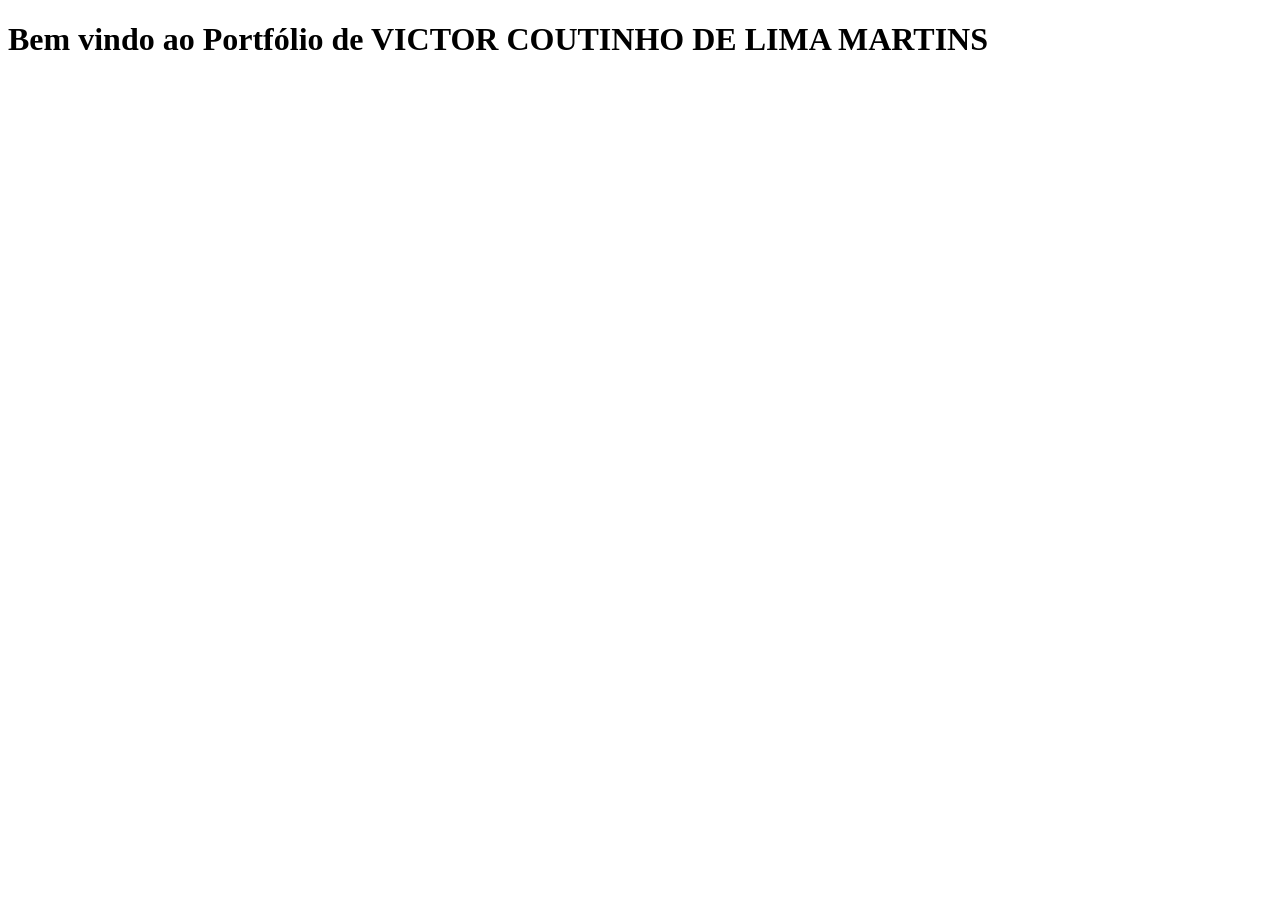
==== docs/index.html @ 86a1d42d "Criação do arquivo docs/index.html" ====
<!DOCTYPE html>
<html lang="pt-br">
<head>
    <meta charset="UTF-8">
    <title>Portfólio - VICTOR COUTINHO DE LIMA MARTINS</title>
</head>
<body>
    <h1>Bem vindo ao Portfólio de VICTOR COUTINHO DE LIMA MARTINS</h1>
</body>
</html>
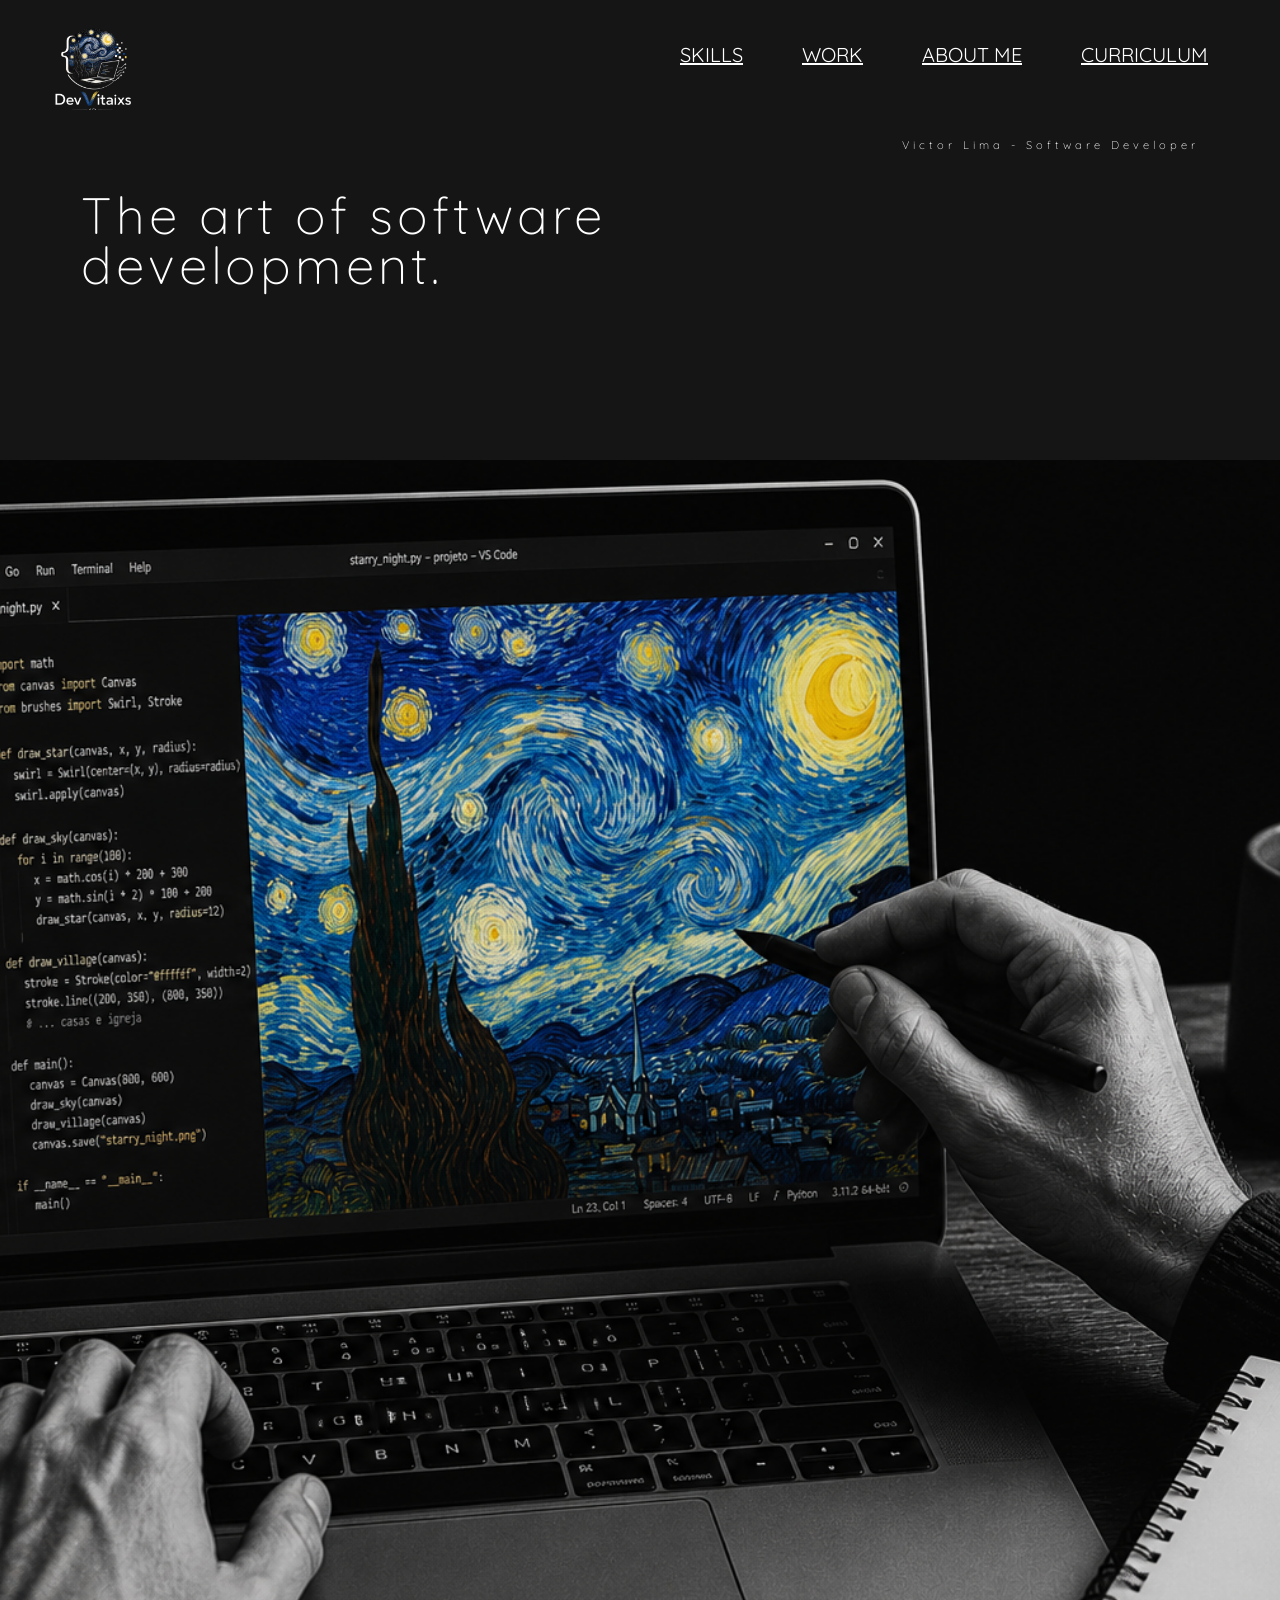
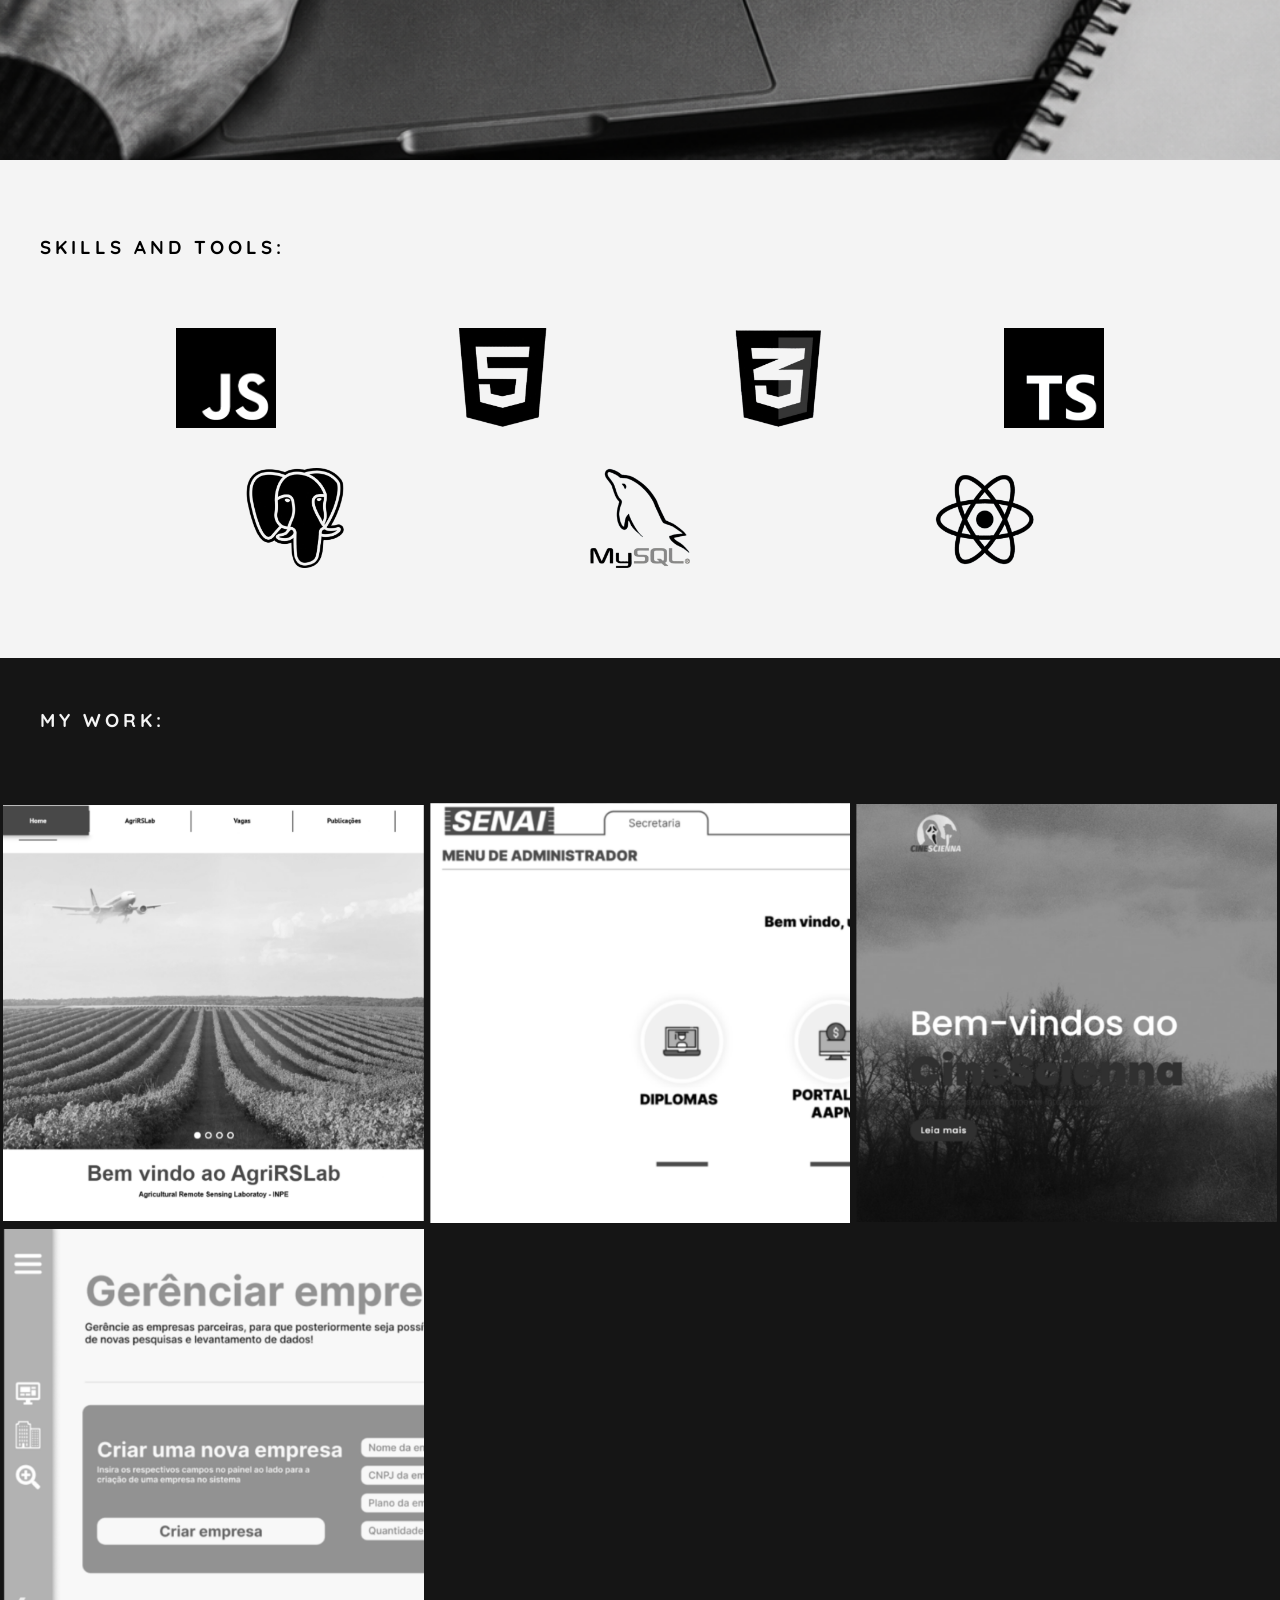
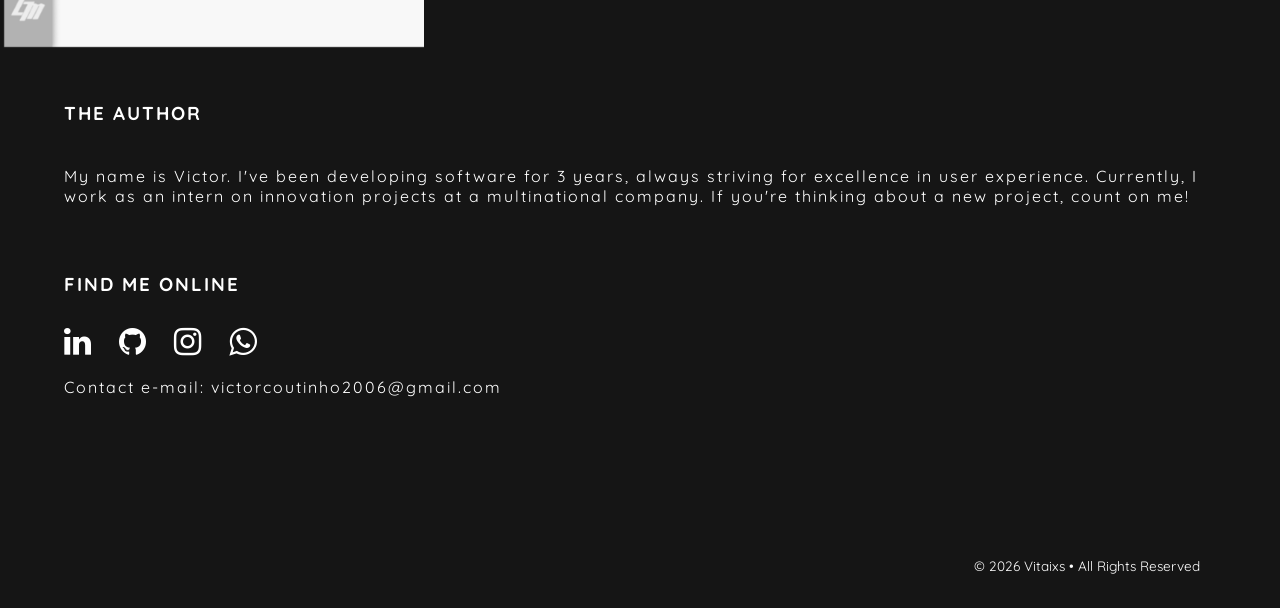
==== commit 3d5f0be2: "Portifolio v1" ====
--- a/docs/index.html
+++ b/docs/index.html
@@ -1,11 +1,125 @@
-
 <!DOCTYPE html>
-<html lang="pt-br">
+<html lang="pt-BR">
 <head>
     <meta charset="UTF-8">
-    <title>Portfólio - VICTOR COUTINHO DE LIMA MARTINS</title>
+    <meta name="viewport" content="width=device-width, initial-scale=1.0">
+    <title>Portífolio Victor</title>
+    <link rel="stylesheet" href="style.css">
+    <link rel="icon" type="image/png" href="assets/Logo.png">
 </head>
 <body>
-    <h1>Bem vindo ao Portfólio de VICTOR COUTINHO DE LIMA MARTINS</h1>
+
+<body>
+  
+  <header>
+      <nav>
+    <div class="logo-box">
+      <h1 class="logo">
+        <a class="a-logo" href="">
+          <img id="menuIcon" src="assets/Logo.png">
+        </a>
+      </h1>
+    </div>
+    <ul class="ul-0">
+      <li class="li-0"><a class="a-0" href="#container-2">skills</a></li>
+      <li class="li-0"><a class="a-0" href="#container-3">work</a></li>
+      <li class="li-0"><a class="a-0" href="#container-4">about me</a></li>
+      <li class="li-0"><a class="a-0" href="assets/CV-Victor.pdf" target="_blank">curriculum</a></li>
+   </ul>
+  </nav>
+    </header>
+  
+  <div class="textBox">
+    <div>
+      <p>The art of software development.</p>
+    </div>
+    <div class="profile-pic">
+      <img src="https://media.licdn.com/dms/image/v2/D4D03AQFhsIZyIjInnA/profile-displayphoto-scale_400_400/B4DZzPOp09I4Ag-/0/1773003252608?e=1779321600&v=beta&t=cFTpULRKfH4sZs8hIQMS_PVTYmwAPCfaYiRpSBz3bj0" alt="">
+      <p class="subtitle">Victor Lima - Software Developer</p>
+    </div>
+  </div>
+
+  <div id="container-1" class="container-fluid">
+    <div ></div>
+  </div>
+  
+  <div id="container-2" class="container-fluid">
+    
+    <div class="row header">
+      <div class="col-xs-12 ">
+        <h3>SKILLS AND TOOLS: </h3>
+      </div>
+    </div>
+
+    <div class="row skills-block">
+      <div class="row-skills-icons">
+        <img src="assets/JSLogo.png" alt="">
+        <img src="assets/htmlLogo.png" alt="">
+        <img src="assets/csslogo.png" alt="">
+        <img src="assets/TSLogo.png" alt="">
+      </div>
+
+      <div class="row-skills-icons">
+        <img src="assets/postgresqlLogo.png" alt="">
+        <img src="assets/mysqllogo.png" alt="">
+        <img src="assets/ReactLogo.png" alt="">
+      </div>
+    </div>
+    
+  </div>
+
+  <div id="container-3">
+    <h3>MY WORK: </h3>
+  <ul id="grid">
+    <li>
+        <a class="gridCell" href="https://github.com/NightHawksDevelopers/ABP-1" target="_blank">
+            <img class="gridImg" src="assets/Projeto1.png">
+            <span class="gridOverlay"></span>
+            <span class="gridText">View Project</span>
+        </a>
+    </li>
+    <li>
+        <a class="gridCell" href="https://github.com/Tao0zz/secretaria-senai" target="_blank">
+            <img class="gridImg" src="assets/Projeto2.png">
+            <span class="gridOverlay"></span>
+            <span class="gridText">View Project</span>
+        </a>
+    </li>
+    <li>
+        <a class="gridCell" href="https://github.com/Vitaixs/sprint3" target="_blank">
+            <img class="gridImg" src="assets/Projeto3.png">
+            <span class="gridOverlay"></span>
+            <span class="gridText">View Project</span>
+        </a>
+    </li>
+    <li>
+        <a class="gridCell" href="" target="">
+            <img class="gridImg" src="assets/Projeto4.png">
+            <span class="gridOverlay"></span>
+            <span class="gridText">Project delivered!</span>
+        </a>
+    </li>
+
+</ul>
+  </div>
+  
+  <div id="container-4" class="row">
+    <section class="about col-lg-4 col-sm-4 col-xs-12">
+        <h3>THE AUTHOR</h3>
+        <p>My name is Victor. I've been developing software for 3 years, always striving for excellence in user experience. Currently, I work as an intern on innovation projects at a multinational company. If you're thinking about a new project, count on me!</p>
+      </section>
+    <section class="follow col-lg-4 col-sm-4 col-xs-12">
+        <h3>FIND ME ONLINE</h3>
+      <a href="https://www.linkedin.com/in/victorcoutinhodelimamartins/" class="social-icon" target="_blank"> <i class="fa fa-linkedin"></i></a>
+      <a href="https://github.com/Vitaixs" class="social-icon" target="_blank"> <i class="fa fa-github"></i></a>
+      <a href="https://www.instagram.com/vitaixs.png/" class="social-icon" target="_blank"> <i class="fa fa-instagram"></i></a>
+      <a href="https://wa.me/5512981635668" class="social-icon" target="_blank"> <i class="fa fa-whatsapp"></i></a>
+      <p>Contact e-mail: victorcoutinho2006@gmail.com</p>
+      </section>
+    
+</div>
+  
+  <footer><p>© 2026 Vitaixs • All Rights Reserved</p></footer>
+  
 </body>
-</html>
+</html>
--- a/docs/style.css
+++ b/docs/style.css
@@ -0,0 +1,424 @@
+@import url(https://netdna.bootstrapcdn.com/font-awesome/4.6.3/css/font-awesome.css);
+
+@import 'https://fonts.googleapis.com/css?family=Abel|Bungee+Hairline|Cinzel|Poiret+One|Quicksand|Raleway';
+/*
+font-family: 'Poiret One', cursive;
+font-family: 'Quicksand', sans-serif;
+font-family: 'Cinzel', serif;
+font-family: 'Raleway', sans-serif;
+font-family: 'Abel', sans-serif;
+font-family: 'Bungee Hairline', cursive;
+*/
+
+html {
+  scroll-behavior: smooth;
+}
+
+body {
+  font-family: 'Quicksand', sans-serif;
+  background-color: #F4F4F4;
+  max-width: 100%;
+  margin: 0;
+}
+/* Start: menu*/
+header {
+  background: #151515;
+  width: 100%;
+  left: 0;
+}
+
+#menuIcon {
+    width: 100px;
+    height: 100px;
+}
+nav {
+  max-width: 95%;
+  margin: 0 auto;
+  padding: 20px 0;
+  overflow: hidden;
+}
+
+.logo-box {
+  float: left;
+  margin-left: 10px;
+}
+
+.logo {
+  margin: 0;
+  height: 70px;
+  text-align: center;
+}
+
+.ul-0 {
+  margin: 0;
+  margin-right: 25px;
+  padding-left: 0;
+  list-style: none;
+  float: right;
+  height: 70px;
+  line-height: 70px;
+  text-align:center;
+}
+
+.a-logo {
+  text-decoration: none;
+  display: inline-block;
+  position: relative;
+  
+}
+
+.a-0 {
+  color: white;
+  text-transform: uppercase;
+  font-size:125%;
+  padding: 15px;
+}
+
+.a-0:hover {
+    color: #868686;
+    text-decoration: none;
+}
+
+.li-0 {
+  display: inline-block;
+  margin-left: 25px;
+  transition: .5s linear;
+  scroll-behavior: smooth;
+}
+
+.a-0:hover:after{
+  width: 100%;
+}
+@media screen and (max-width:574px) {
+  .logo-box {
+    float: none;
+    margin: 0 auto;
+  }
+  .ul-0 {
+    float: none;
+    margin: 0 25px;
+    }
+ .li-0:first-of-type {margin-left:0}
+}
+
+@media screen and (max-width:493px) {
+nav {
+  overflow: visible
+}
+.ul-0 {
+  height: auto;
+  padding-top: 30px;
+  line-height: 30px;
+}
+.li-0 {
+  display: block;
+  margin: 0;
+}
+}
+
+/* end of menu -> textBox*/
+.textBox {
+  height: 350px;
+  background-color: #151515;
+  display: flex;
+  justify-content: space-evenly;
+}
+
+.profile-pic {
+  padding: 0px 40px 0 40px;
+}
+
+.textBox .profile-pic p{
+  font-size: 70%;
+  line-height: 10px;
+  padding: 10px 0px 0px 0px;
+  text-align: center;
+}
+.profile-pic img{
+  border-radius: 50%;
+  height: 300px;
+}
+
+ .textBox p {
+  letter-spacing: 4px;
+  color: white;
+  padding: 80px 40px 0 40px;
+  font-size: 320%;
+  max-width: 700px;
+  line-height: 50px;
+  font-weight: 100;
+  margin: 0;
+}
+/* end of textBox-> heroBox*/
+
+#container-1 { 
+  height: 1300px;
+  display: block;
+  margin-left: auto;
+  margin-right: auto;  
+  width: 100%;
+  background: url(assets/5b224f0e-d04e-4704-ae53-a40af75836c0.png) no-repeat center center; 
+-webkit-background-size: cover;
+-moz-background-size: cover;
+-o-background-size: cover;
+background-size: cover;
+}
+
+/* end of heroBox -> skillBox*/
+
+.skills-block img{
+  width: 100px;
+  height: 100px;
+  margin-bottom: 40px;
+}
+
+.row-skills-icons{
+  margin: 0;
+  display: flex;
+  justify-content: space-evenly;
+  width: 100%;
+}
+#container-2 { 
+  background: #F4F4F4;
+  margin-bottom: 50px;
+  margin-top: 25px;
+}
+
+#container-2 h3 {
+  letter-spacing: 4px;
+  padding: 50px 40px 50px 40px;
+}
+
+.row-fluid {
+    width: 100%;
+}
+
+.skills-block {
+    text-align: center;
+}
+
+.iconSkill {
+    margin-bottom: 60px;
+}
+
+/* end of skillBox -> workBox*/
+#container-3 {
+  background-color:#151515;
+
+}
+
+#container-3 h3{
+  color:#F4F4F4;
+padding: 50px 40px 50px 40px;
+  letter-spacing: 4px;
+}
+
+#grid {
+    max-width:100%;
+    margin:0 auto;
+    padding:0;
+    font-size:0;
+    list-style:none;
+    background-color:#151515;
+  
+}
+#grid li {
+    display: inline-block;
+    width:25%;
+    vertical-align:middle;
+    box-sizing:border-box;
+    margin:0;
+    padding:0;
+}
+        
+.gridCell {
+  border:3px solid #151515;
+    display:block;
+    position: relative;
+    overflow:hidden;
+}
+        
+.gridImg {
+    display:block;
+    width: 100%;
+    height: auto;
+    border:none;
+    transform:scale(1);
+    transition:all 0.8s;
+    -webkit-filter: grayscale(100%); /* Chrome, Safari, Opera */
+    filter: grayscale(100%);
+  
+    
+}
+
+#grid li:hover .gridImg {
+    transform:scale(1.05);
+      -webkit-filter: grayscale(0%); /* Chrome, Safari, Opera */
+    filter: grayscale(0%);
+  
+}
+        
+/* If have the overlay layer */
+.gridOverlay {
+    position: absolute;
+    display:block;
+    top: 0;
+    left: 0;
+    bottom: 0;
+    right: 0;
+    margin: auto;
+    background: #F4F4F4 
+    background-size:50px 50px;
+    opacity:0;
+    transition:all 0.6s;
+  
+}
+#grid li:hover .gridOverlay {
+    opacity:0.2;
+  
+}
+
+.gridText {
+    display:block;
+    box-sizing:border-box;
+    position:absolute;
+    margin: auto auto auto -4.1em;
+    left: 50%;
+    padding: 15px;
+    text-align:center;
+    background-color: #151515;
+  border-radius: .2em;
+  
+    font-size:18px;
+    top:50%;
+    color:white;
+    opacity:0;
+    transform:translateY(30px);
+    transition:all .4s;
+}
+#grid li:hover .gridText {
+    transform:translateY(0px);
+    opacity:0.9;
+}
+
+@media (max-width: 9000px) {
+    #grid li {
+        width:33.33%;
+    }
+}
+@media (max-width: 800px) {
+    .textBox {
+        flex-direction: column;
+        align-items: center;
+        height: 600px;
+    }
+}
+@media (max-width: 700px) {
+    #grid li {
+        width:50%;
+    }
+
+    .row-skills-icons{
+      flex-direction: column;
+      align-items: center;
+    }
+
+    .skills-block{
+      display: flex;
+    }
+}
+
+@media (max-width: 550px) {
+    #grid li {
+        width:100%;
+    }
+
+    .skills-block{
+      display: block;
+    }
+
+    .profile-pic{
+      justify-content: center;
+    }
+    .profile-pic img{
+      width: 80%;
+      height: auto;
+      padding: 0 10% 0 10%;
+    }
+
+    .textBox .profile-pic p{
+      text-align: center;
+    }
+}
+
+/* end of workBox -> aboutBox*/
+
+#container-4 {
+  width: 90%;  
+  padding-left: 5%;
+  padding-right: 5%;
+  margin: 0;
+  padding-bottom: 100px;
+  background: #151515;
+  color: white;
+  
+}
+
+.about {
+  display: block;
+  letter-spacing: 2px;
+  
+}
+
+
+.follow {
+  display: block;
+  letter-spacing: 2px;
+}
+
+.about h3, .follow h3 {
+  padding: 50px 0 25px 0;
+  margin: 0;  
+}
+
+.social-icon {
+
+  font-size: 200%;
+  padding: 0 20px 0 0;
+}
+
+.social-icon i {
+  color: white;
+}
+
+.buttonSend {
+    background-color: #F4F4F4;
+    border: none;
+    border-radius: .2em;
+    color: black;
+    padding: 8px 24px;
+    text-align: center;
+    text-decoration: none;
+    display: inline-block;
+    font-size: 16px;
+    margin: 4px 2px;
+    cursor: pointer;
+  font-weight: bold;
+}
+
+.buttonSend:hover {
+    background-color: #919191;
+  color: #D7D7D7;
+}
+/*end of aboutBox --> footer*/
+
+footer { 
+    padding: 30px 80px 20px 0;
+    display: block;
+    background:#151515; 
+    color: white;
+    font-size: 85%;
+    text-align: end;
+}
+
+/*end of footer*/
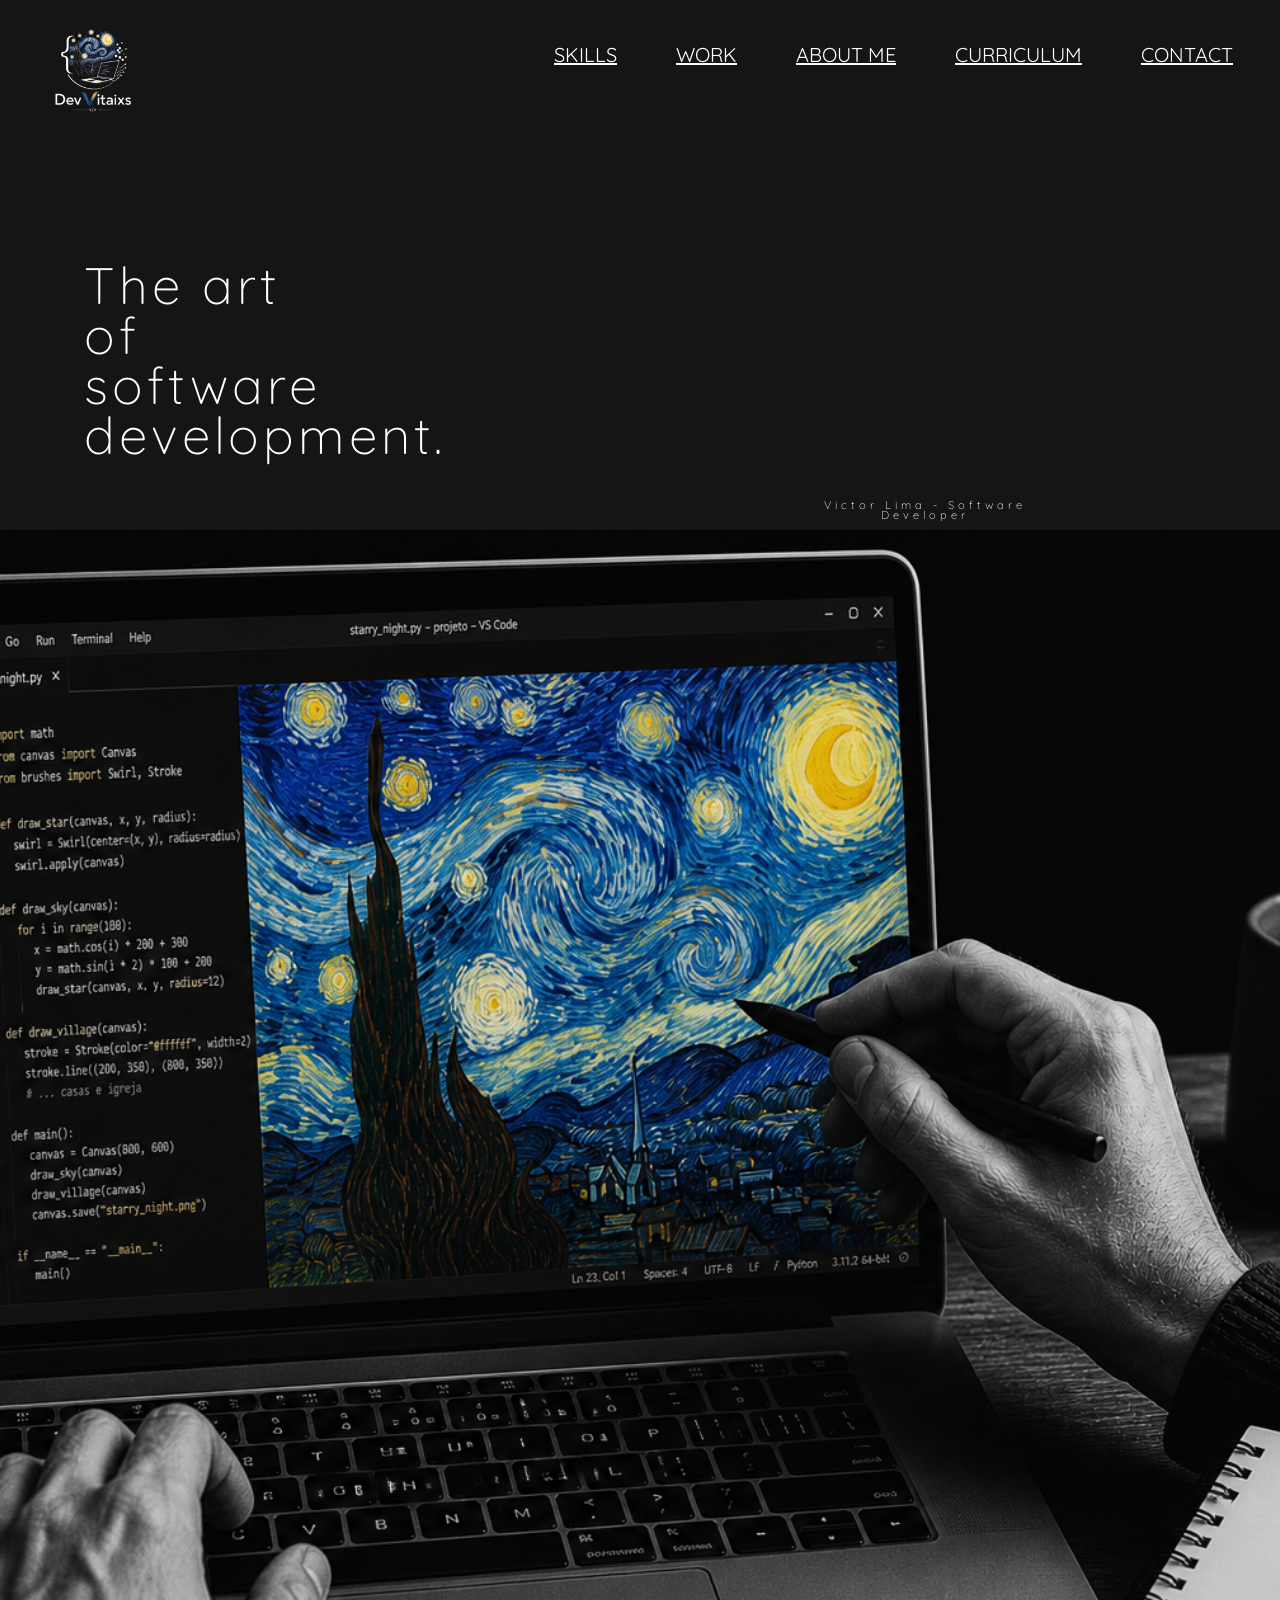
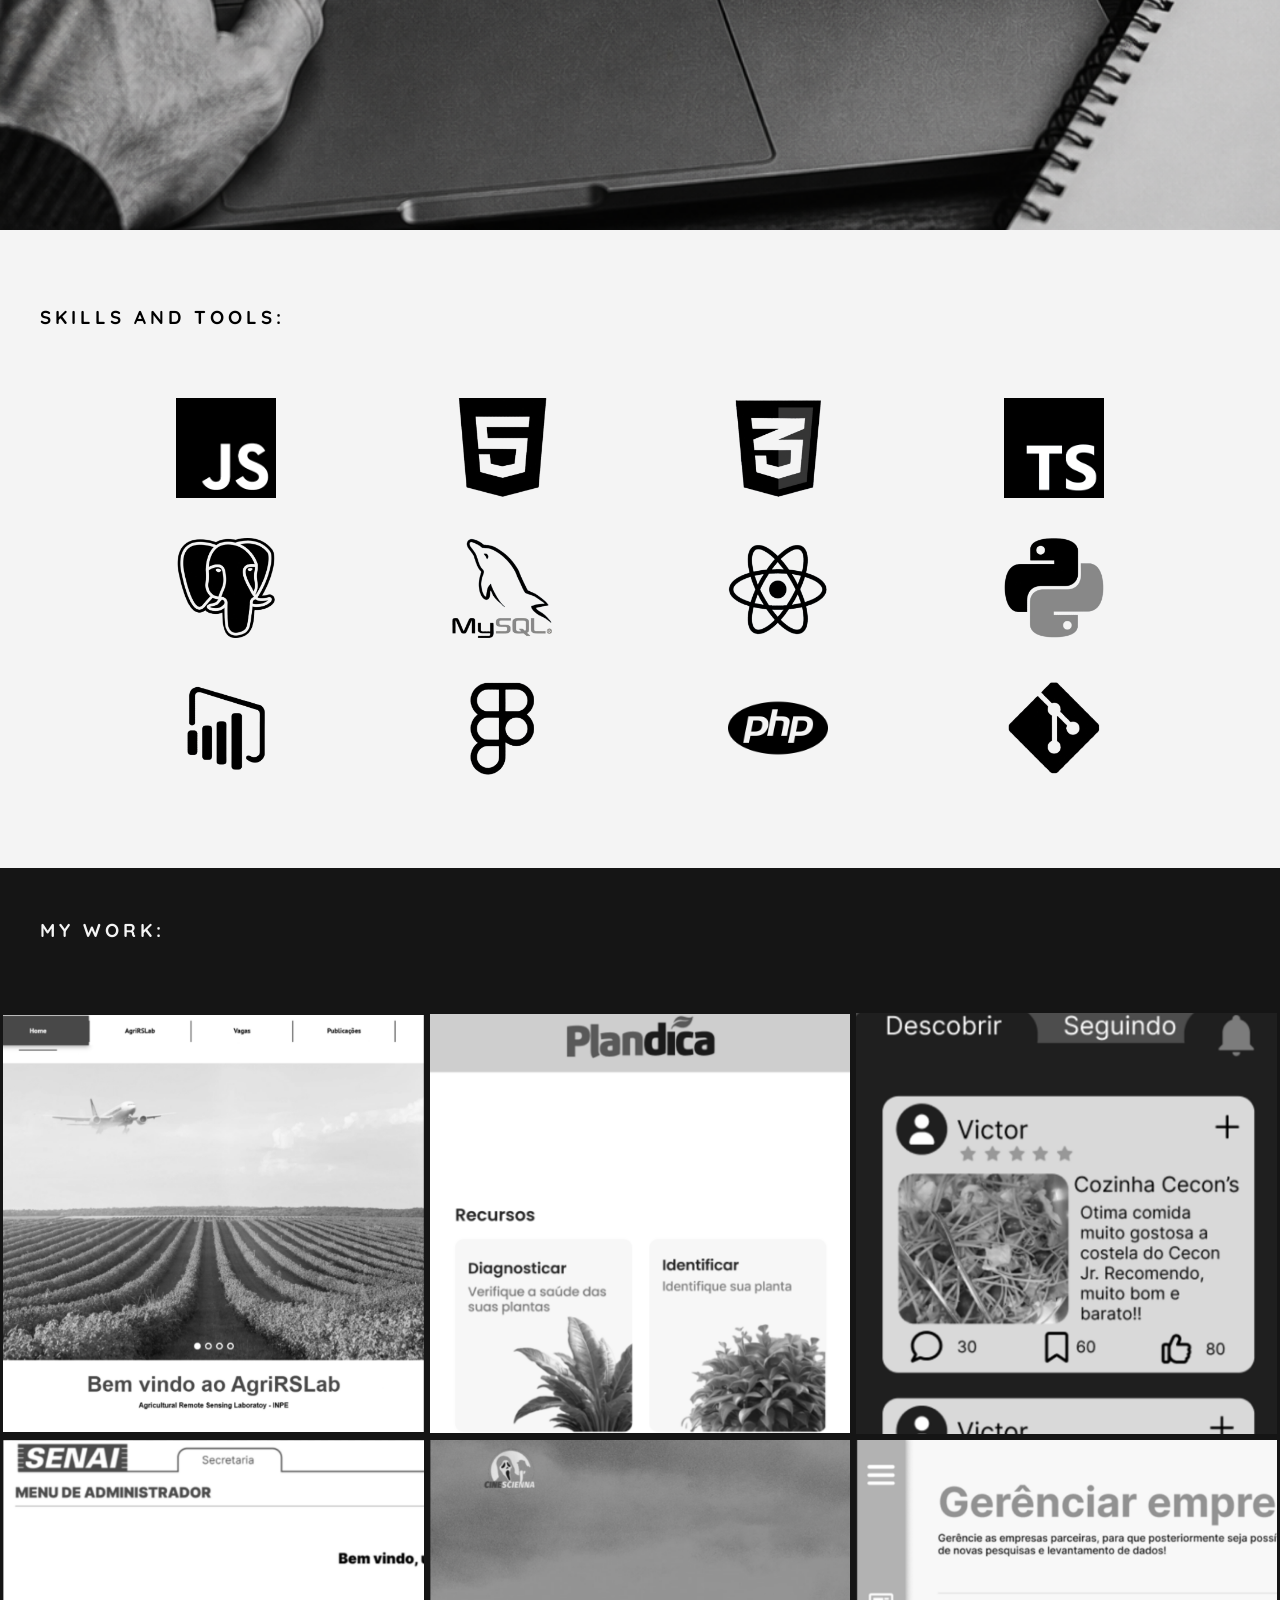
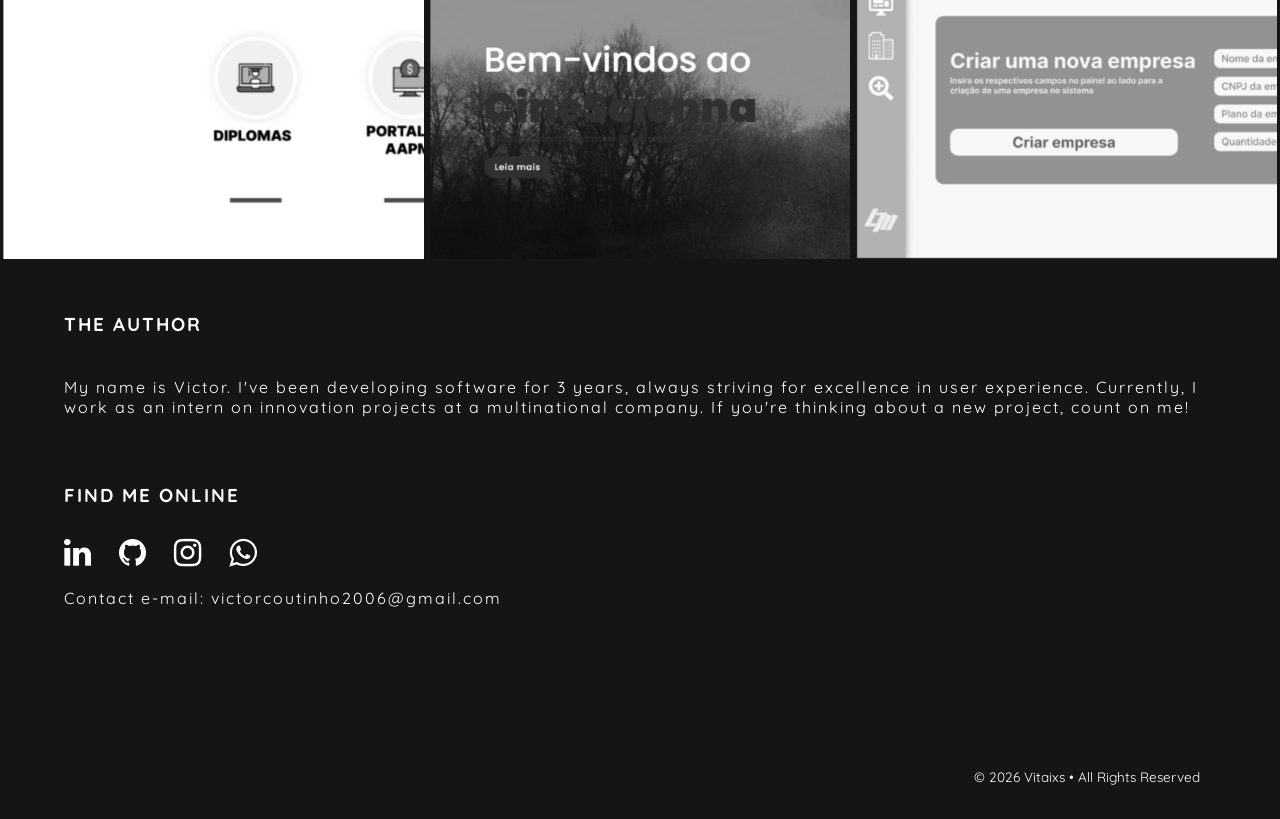
==== commit bccc527d: "Correções" ====
--- a/docs/index.html
+++ b/docs/index.html
@@ -3,7 +3,7 @@
 <head>
     <meta charset="UTF-8">
     <meta name="viewport" content="width=device-width, initial-scale=1.0">
-    <title>Portífolio Victor</title>
+    <title>Dev Vitaixs - Portfolio</title>
     <link rel="stylesheet" href="style.css">
     <link rel="icon" type="image/png" href="assets/Logo.png">
 </head>
@@ -25,6 +25,7 @@
       <li class="li-0"><a class="a-0" href="#container-3">work</a></li>
       <li class="li-0"><a class="a-0" href="#container-4">about me</a></li>
       <li class="li-0"><a class="a-0" href="assets/CV-Victor.pdf" target="_blank">curriculum</a></li>
+      <li class="li-0"><a class="a-0" href="#container-5" target="_blank">contact</a></li>
    </ul>
   </nav>
     </header>
@@ -63,6 +64,14 @@
         <img src="assets/postgresqlLogo.png" alt="">
         <img src="assets/mysqllogo.png" alt="">
         <img src="assets/ReactLogo.png" alt="">
+        <img src="assets/pythonLogo.png" alt="">
+      </div>
+
+      <div class="row-skills-icons">
+        <img src="assets/BILogo.png" alt="">
+        <img src="assets/FigmaLogo.png" alt="">
+        <img src="assets/PHPLogo.webp" alt="">
+        <img src="assets/GitLogo.png" alt="">
       </div>
     </div>
     
@@ -74,6 +83,20 @@
     <li>
         <a class="gridCell" href="https://github.com/NightHawksDevelopers/ABP-1" target="_blank">
             <img class="gridImg" src="assets/Projeto1.png">
+            <span class="gridOverlay"></span>
+            <span class="gridText">View Project</span>
+        </a>
+    </li>
+    <li>
+        <a class="gridCell" href="https://www.figma.com/proto/km6KYiiOxLD5FzTocJUNLt/Plandica?node-id=1-2&p=f&t=Fi6cxNtNChlpA0CQ-0&scaling=scale-down&content-scaling=fixed&page-id=0%3A1" target="_blank">
+            <img class="gridImg" src="assets/Projeto5.png">
+            <span class="gridOverlay"></span>
+            <span class="gridText">View Project</span>
+        </a>
+    </li>
+    <li>
+        <a class="gridCell" href="https://www.figma.com/proto/P234EpFpunwOB1BFlCwj3z/Mestre-Cuca?node-id=0-1&p=f&t=GQ3kw3iGxW8ZH1jW-0&scaling=scale-down&content-scaling=fixed&page-id=0%3A1" target="_blank">
+            <img class="gridImg" src="assets/Projeto6.png">
             <span class="gridOverlay"></span>
             <span class="gridText">View Project</span>
         </a>
@@ -108,14 +131,14 @@
         <h3>THE AUTHOR</h3>
         <p>My name is Victor. I've been developing software for 3 years, always striving for excellence in user experience. Currently, I work as an intern on innovation projects at a multinational company. If you're thinking about a new project, count on me!</p>
       </section>
-    <section class="follow col-lg-4 col-sm-4 col-xs-12">
+    <section class="follow col-lg-4 col-sm-4 col-xs-12" id="container-5">
         <h3>FIND ME ONLINE</h3>
       <a href="https://www.linkedin.com/in/victorcoutinhodelimamartins/" class="social-icon" target="_blank"> <i class="fa fa-linkedin"></i></a>
       <a href="https://github.com/Vitaixs" class="social-icon" target="_blank"> <i class="fa fa-github"></i></a>
       <a href="https://www.instagram.com/vitaixs.png/" class="social-icon" target="_blank"> <i class="fa fa-instagram"></i></a>
       <a href="https://wa.me/5512981635668" class="social-icon" target="_blank"> <i class="fa fa-whatsapp"></i></a>
-      <p>Contact e-mail: victorcoutinho2006@gmail.com</p>
-      </section>
+      <p class="email">Contact e-mail: victorcoutinho2006@gmail.com</p>
+    </section>
     
 </div>
   
--- a/docs/style.css
+++ b/docs/style.css
@@ -51,11 +51,10 @@
 
 .ul-0 {
   margin: 0;
-  margin-right: 25px;
   padding-left: 0;
   list-style: none;
   float: right;
-  height: 70px;
+  height: 140px;
   line-height: 70px;
   text-align:center;
 }
@@ -124,8 +123,16 @@
   justify-content: space-evenly;
 }
 
+.textBox div{
+  width: 40%;
+}
+
 .profile-pic {
   padding: 0px 40px 0 40px;
+  justify-content: center;
+  display: flex;
+  align-items: center;
+  flex-direction: column;
 }
 
 .textBox .profile-pic p{
@@ -142,9 +149,9 @@
  .textBox p {
   letter-spacing: 4px;
   color: white;
-  padding: 80px 40px 0 40px;
+  padding: 80px 5% 0 5%;
   font-size: 320%;
-  max-width: 700px;
+  max-width: 50%;
   line-height: 50px;
   font-weight: 100;
   margin: 0;
@@ -267,8 +274,8 @@
     bottom: 0;
     right: 0;
     margin: auto;
-    background: #F4F4F4 
-    background-size:50px 50px;
+    background: #F4F4F4;
+    background-size: 50px 50px;
     opacity:0;
     transition:all 0.6s;
   
@@ -310,8 +317,27 @@
     .textBox {
         flex-direction: column;
         align-items: center;
-        height: 600px;
-    }
+        height: 720px;
+    }
+
+    .textBox P{
+        padding-top: 20px;
+        max-width: 80%;
+    }
+
+    .textBox div{
+      width: 100%;
+      display: flex;
+      justify-content: center;
+    }
+
+    #container-1{
+      height: 600px;
+    }
+    .profile-pic{
+      padding: 0;
+    }
+    
 }
 @media (max-width: 700px) {
     #grid li {
@@ -348,6 +374,14 @@
 
     .textBox .profile-pic p{
       text-align: center;
+    }
+
+    .textBox p{
+      font-size: 200%;
+    }
+    
+    .email {
+      font-size: 70%;
     }
 }
 
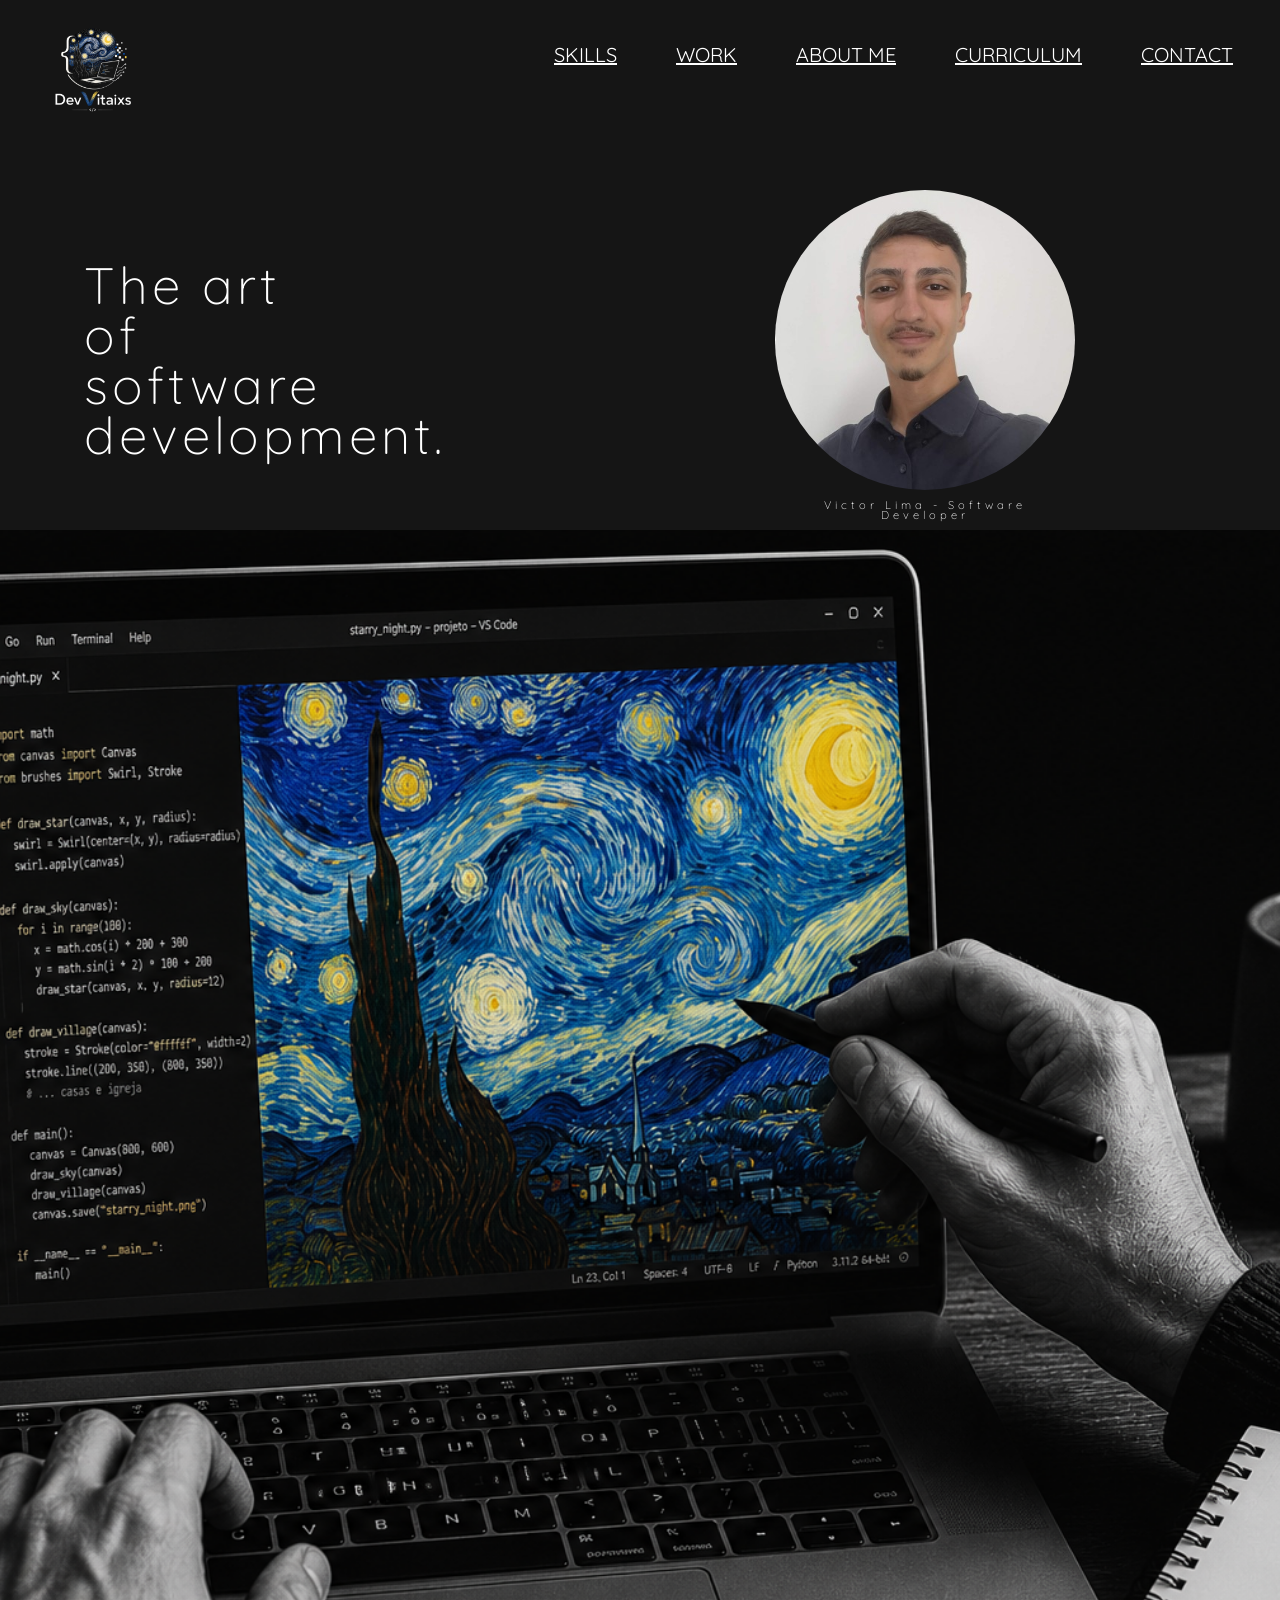
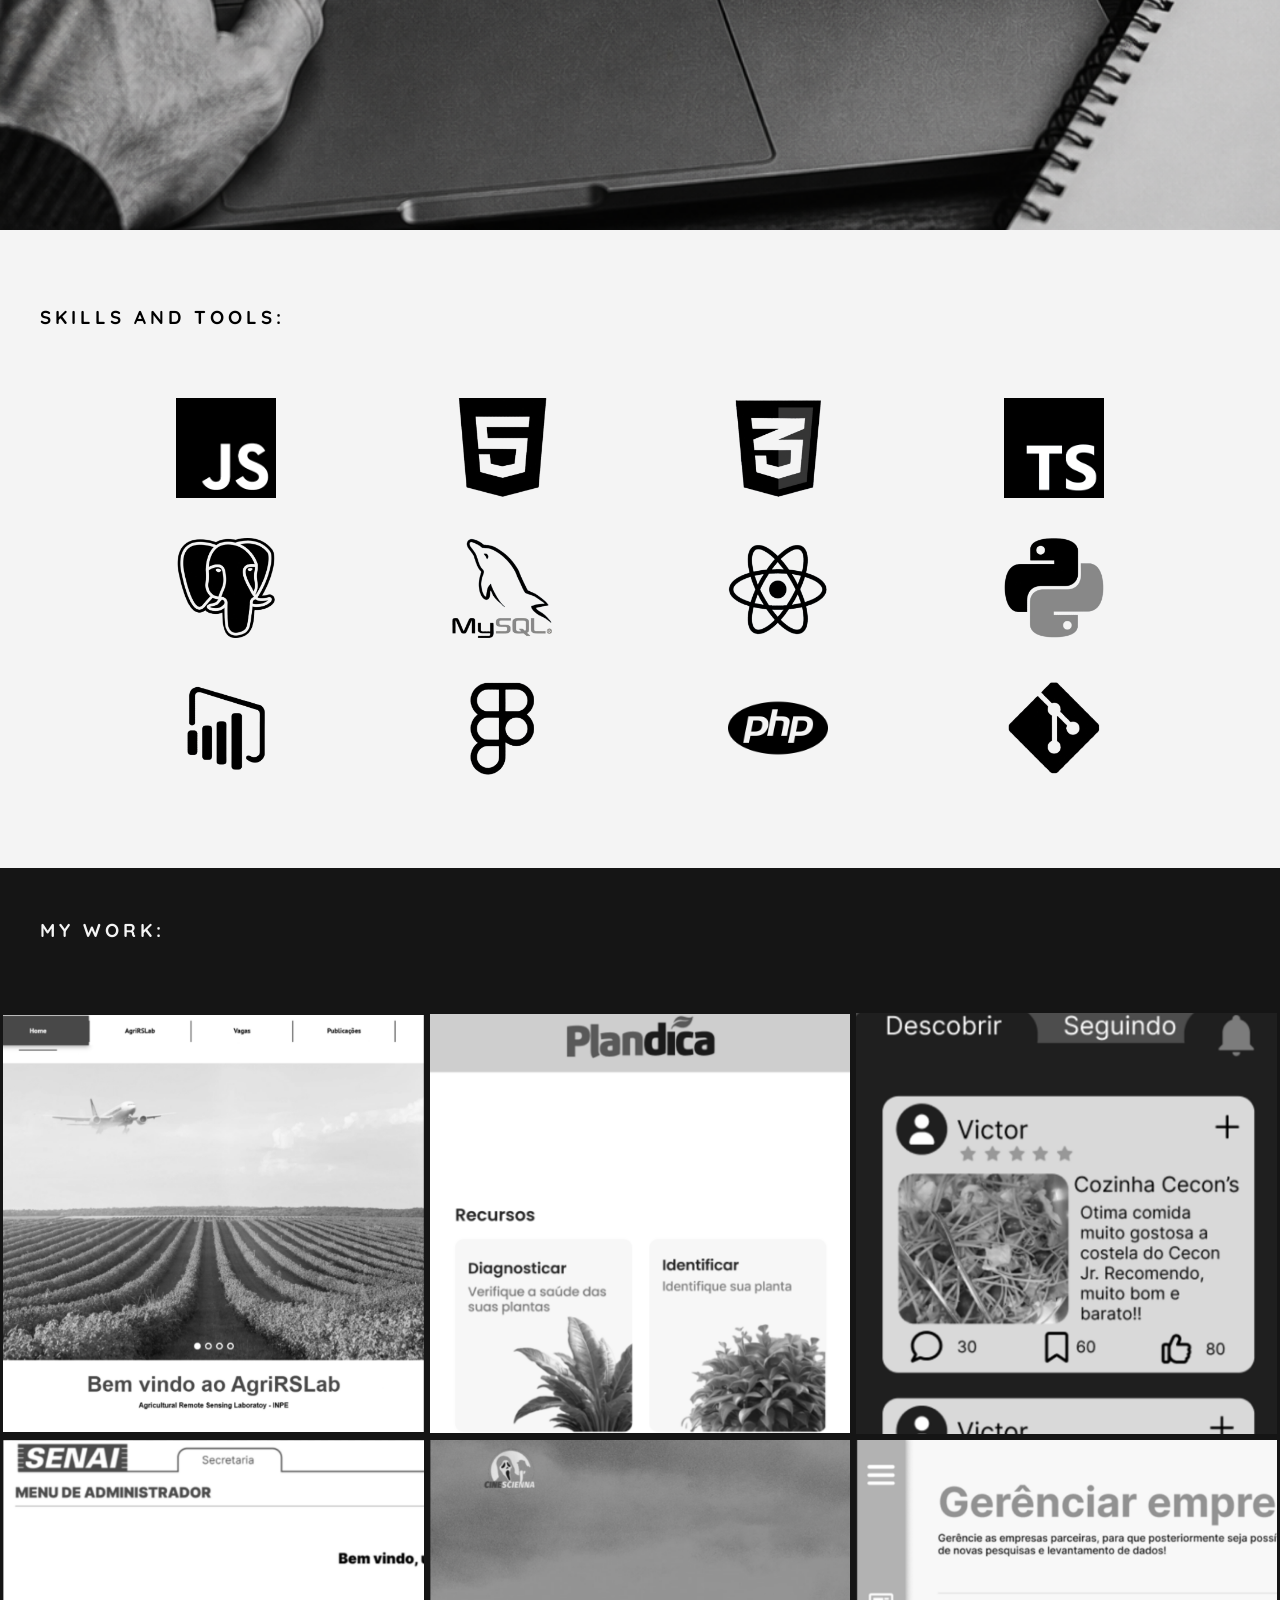
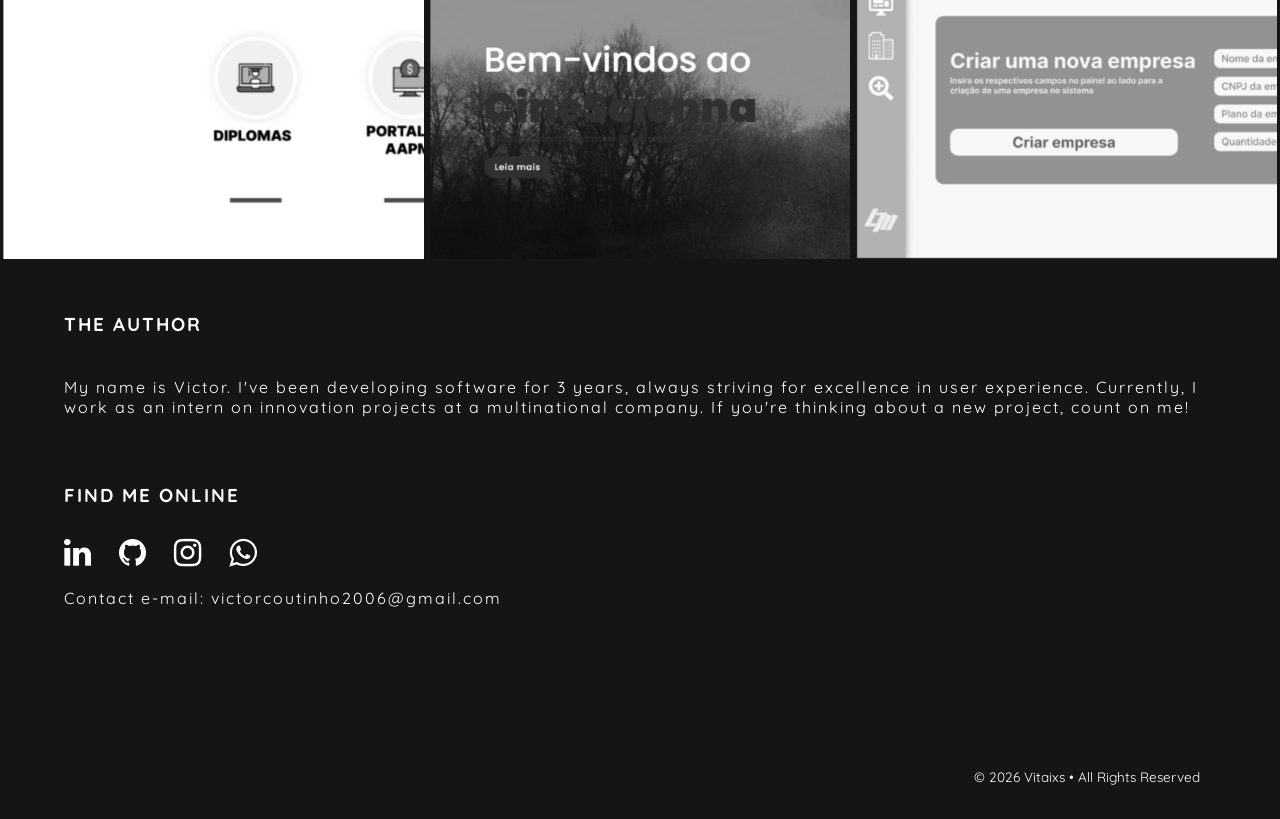
==== commit f97a2921: "ProfilePic Corrigida" ====
--- a/docs/index.html
+++ b/docs/index.html
@@ -35,7 +35,7 @@
       <p>The art of software development.</p>
     </div>
     <div class="profile-pic">
-      <img src="https://media.licdn.com/dms/image/v2/D4D03AQFhsIZyIjInnA/profile-displayphoto-scale_400_400/B4DZzPOp09I4Ag-/0/1773003252608?e=1779321600&v=beta&t=cFTpULRKfH4sZs8hIQMS_PVTYmwAPCfaYiRpSBz3bj0" alt="">
+      <img src="assets/ProfilePic.jfif" alt="">
       <p class="subtitle">Victor Lima - Software Developer</p>
     </div>
   </div>
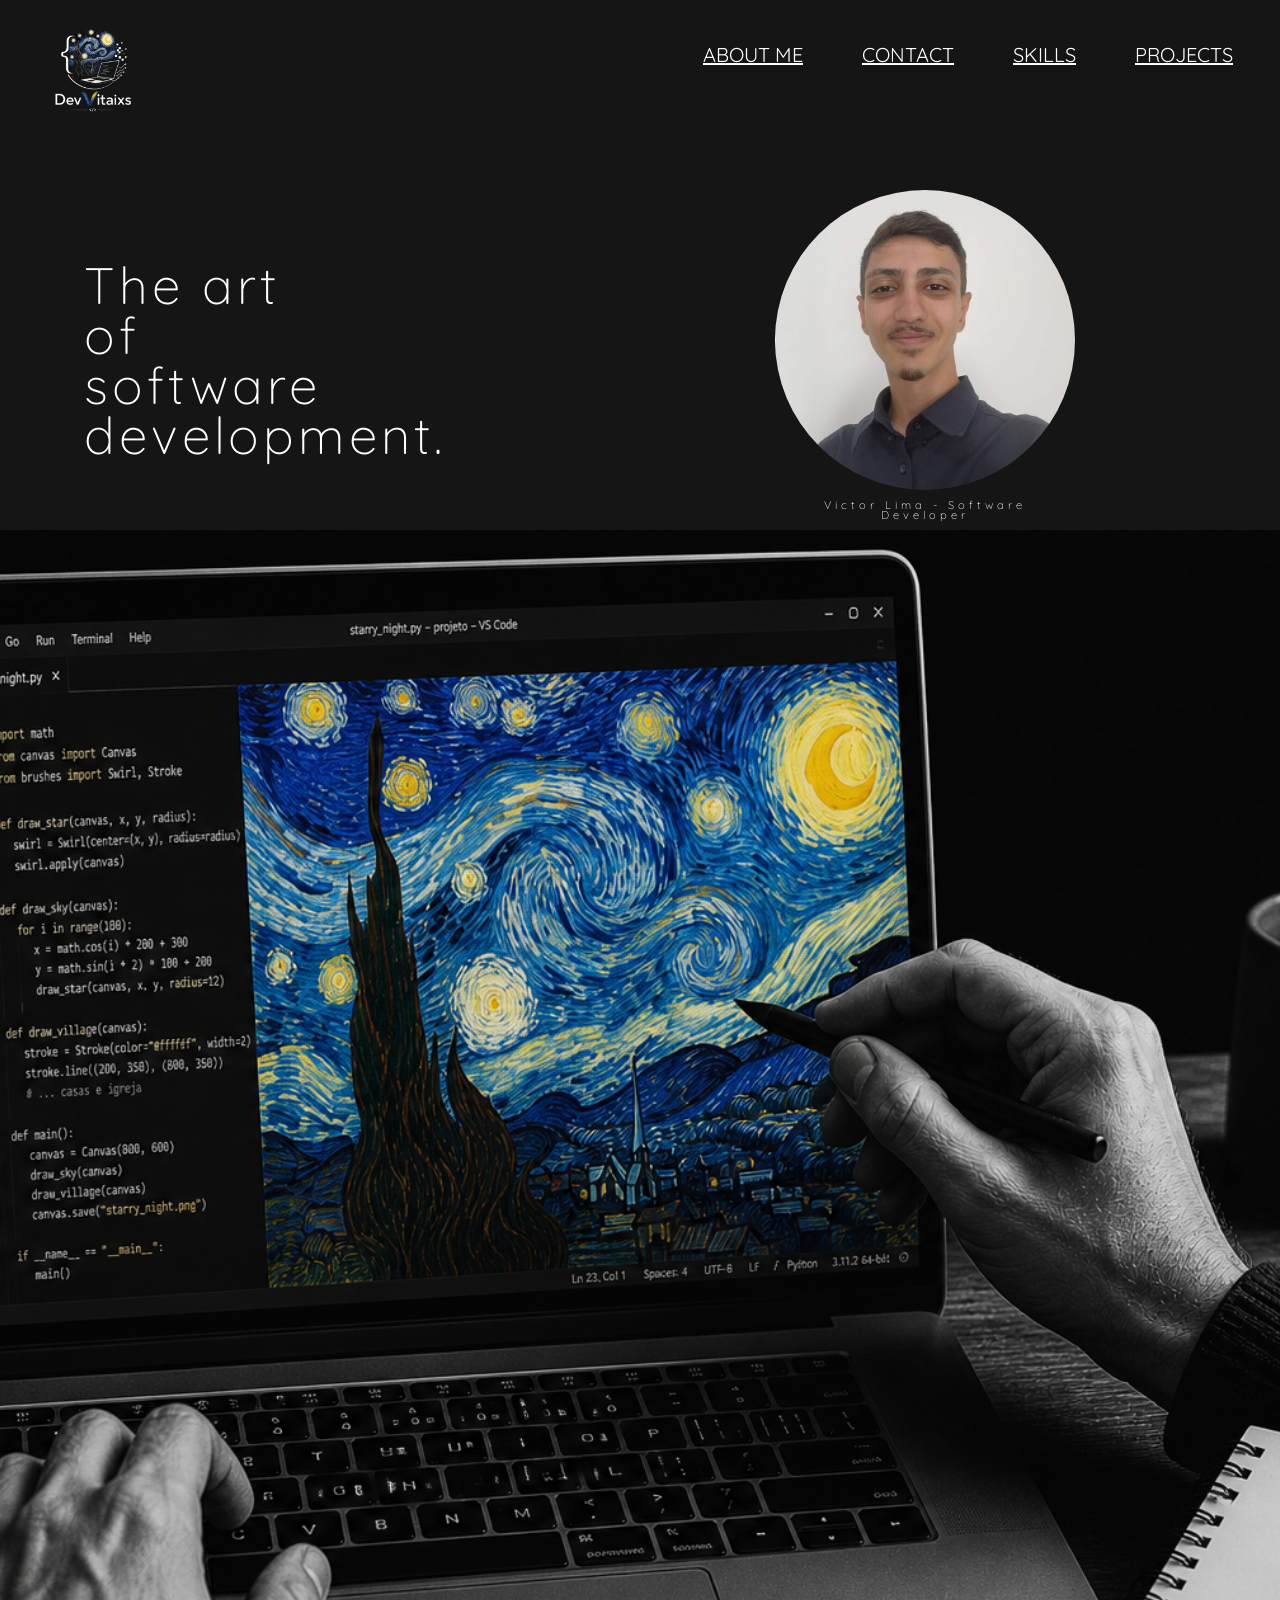
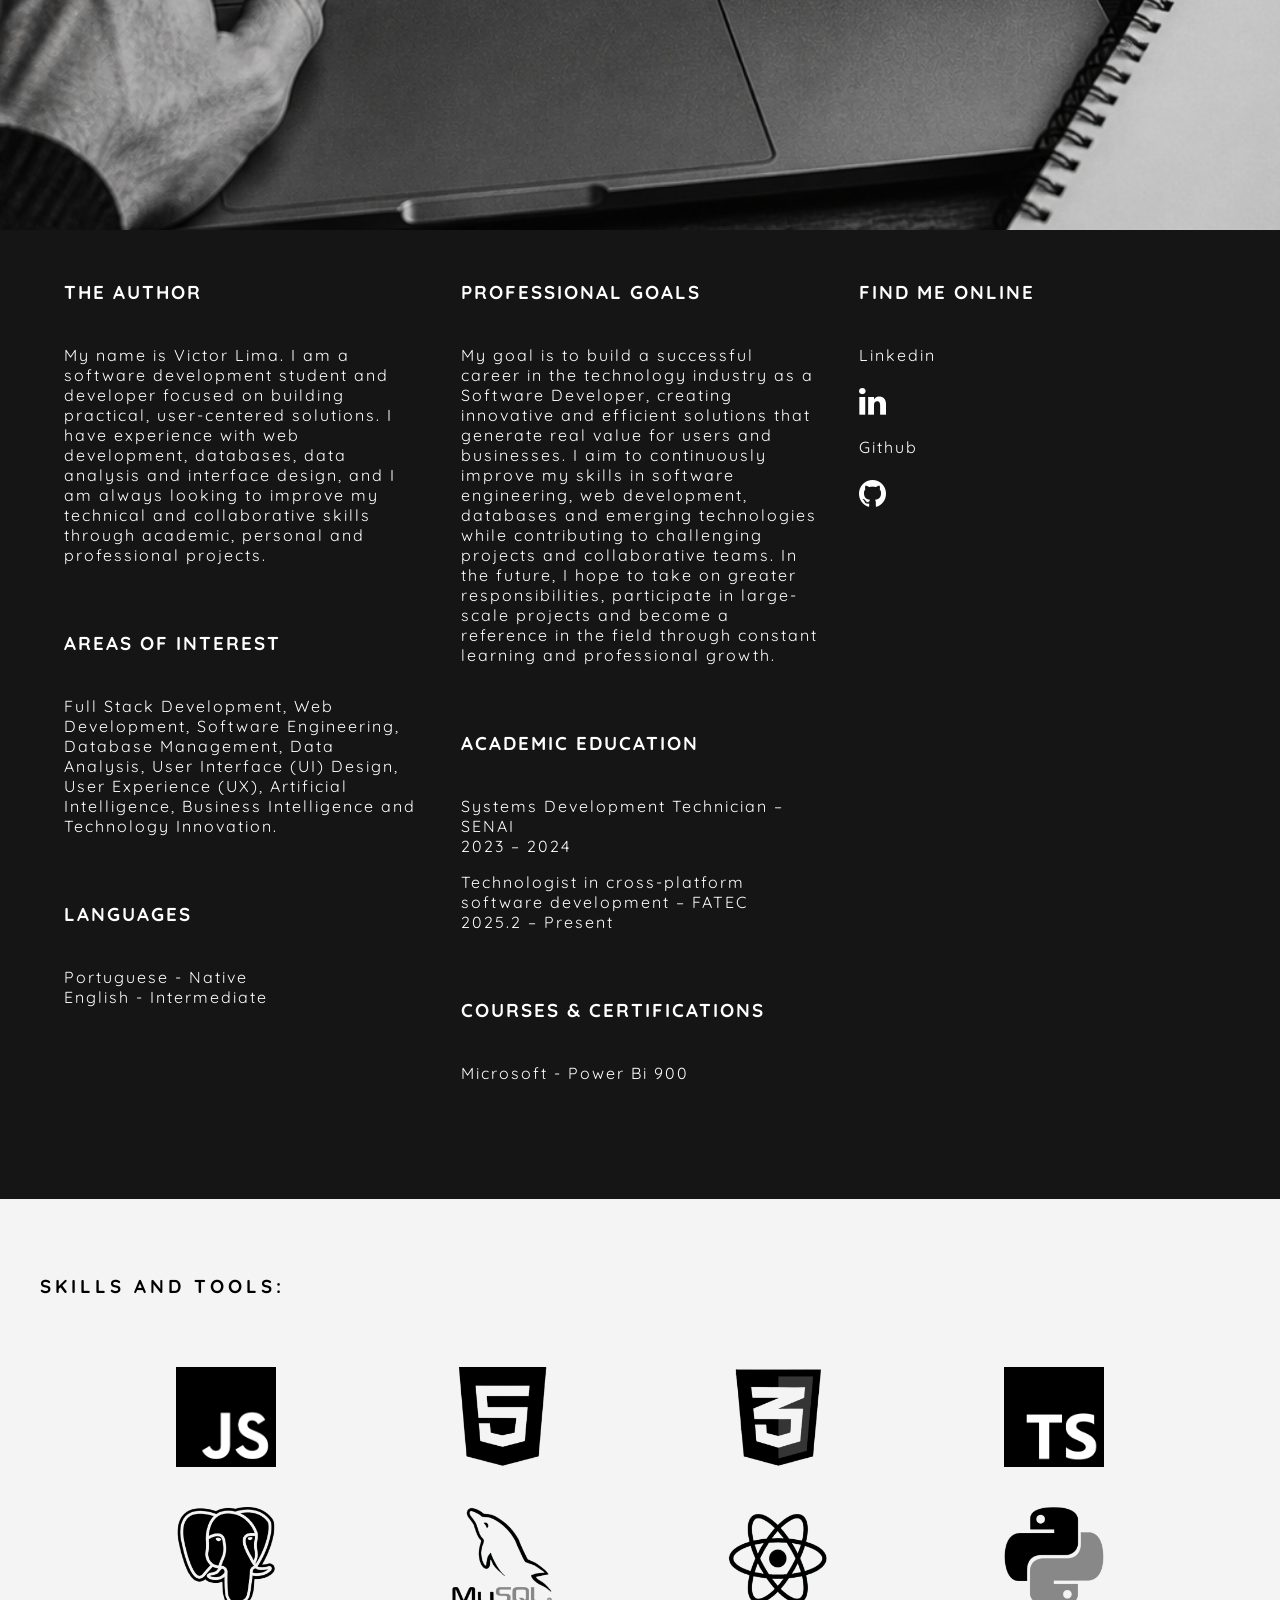
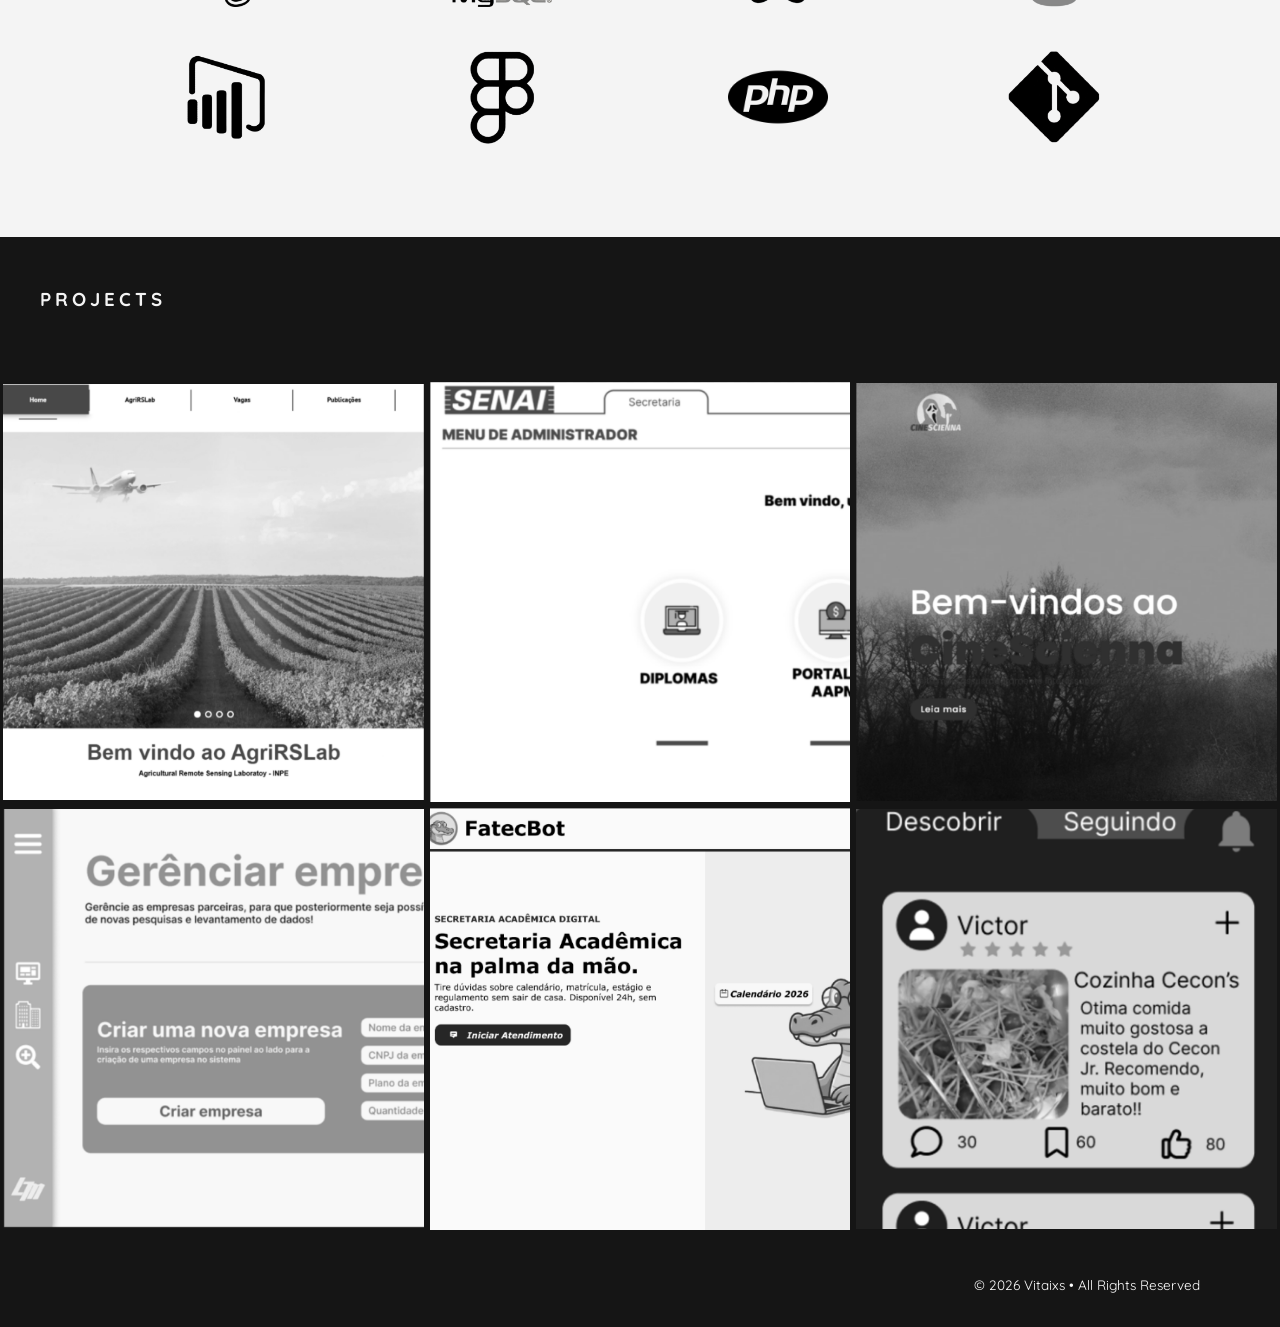
==== commit ceb4de43: "Commit" ====
--- a/docs/index.html
+++ b/docs/index.html
@@ -1,148 +1,246 @@
 <!DOCTYPE html>
 <html lang="pt-BR">
 <head>
-    <meta charset="UTF-8">
-    <meta name="viewport" content="width=device-width, initial-scale=1.0">
-    <title>Dev Vitaixs - Portfolio</title>
-    <link rel="stylesheet" href="style.css">
-    <link rel="icon" type="image/png" href="assets/Logo.png">
+<meta charset="UTF-8">
+<meta name="viewport" content="width=device-width, initial-scale=1.0">
+<title>Dev Vitaixs - Portfolio</title>
+<link rel="stylesheet" href="style.css">
+<link rel="icon" type="image/png" href="assets/Logo.png">
 </head>
 <body>
 
-<body>
-  
-  <header>
-      <nav>
-    <div class="logo-box">
-      <h1 class="logo">
-        <a class="a-logo" href="">
-          <img id="menuIcon" src="assets/Logo.png">
-        </a>
-      </h1>
-    </div>
-    <ul class="ul-0">
-      <li class="li-0"><a class="a-0" href="#container-2">skills</a></li>
-      <li class="li-0"><a class="a-0" href="#container-3">work</a></li>
-      <li class="li-0"><a class="a-0" href="#container-4">about me</a></li>
-      <li class="li-0"><a class="a-0" href="assets/CV-Victor.pdf" target="_blank">curriculum</a></li>
-      <li class="li-0"><a class="a-0" href="#container-5" target="_blank">contact</a></li>
-   </ul>
-  </nav>
-    </header>
-  
-  <div class="textBox">
-    <div>
-      <p>The art of software development.</p>
-    </div>
-    <div class="profile-pic">
-      <img src="assets/ProfilePic.jfif" alt="">
-      <p class="subtitle">Victor Lima - Software Developer</p>
-    </div>
-  </div>
-
-  <div id="container-1" class="container-fluid">
-    <div ></div>
-  </div>
-  
-  <div id="container-2" class="container-fluid">
-    
-    <div class="row header">
-      <div class="col-xs-12 ">
-        <h3>SKILLS AND TOOLS: </h3>
-      </div>
-    </div>
-
-    <div class="row skills-block">
-      <div class="row-skills-icons">
-        <img src="assets/JSLogo.png" alt="">
-        <img src="assets/htmlLogo.png" alt="">
-        <img src="assets/csslogo.png" alt="">
-        <img src="assets/TSLogo.png" alt="">
-      </div>
-
-      <div class="row-skills-icons">
-        <img src="assets/postgresqlLogo.png" alt="">
-        <img src="assets/mysqllogo.png" alt="">
-        <img src="assets/ReactLogo.png" alt="">
-        <img src="assets/pythonLogo.png" alt="">
-      </div>
-
-      <div class="row-skills-icons">
-        <img src="assets/BILogo.png" alt="">
-        <img src="assets/FigmaLogo.png" alt="">
-        <img src="assets/PHPLogo.webp" alt="">
-        <img src="assets/GitLogo.png" alt="">
-      </div>
-    </div>
-    
-  </div>
-
-  <div id="container-3">
-    <h3>MY WORK: </h3>
-  <ul id="grid">
-    <li>
-        <a class="gridCell" href="https://github.com/NightHawksDevelopers/ABP-1" target="_blank">
-            <img class="gridImg" src="assets/Projeto1.png">
-            <span class="gridOverlay"></span>
-            <span class="gridText">View Project</span>
-        </a>
-    </li>
-    <li>
-        <a class="gridCell" href="https://www.figma.com/proto/km6KYiiOxLD5FzTocJUNLt/Plandica?node-id=1-2&p=f&t=Fi6cxNtNChlpA0CQ-0&scaling=scale-down&content-scaling=fixed&page-id=0%3A1" target="_blank">
-            <img class="gridImg" src="assets/Projeto5.png">
-            <span class="gridOverlay"></span>
-            <span class="gridText">View Project</span>
-        </a>
-    </li>
-    <li>
-        <a class="gridCell" href="https://www.figma.com/proto/P234EpFpunwOB1BFlCwj3z/Mestre-Cuca?node-id=0-1&p=f&t=GQ3kw3iGxW8ZH1jW-0&scaling=scale-down&content-scaling=fixed&page-id=0%3A1" target="_blank">
-            <img class="gridImg" src="assets/Projeto6.png">
-            <span class="gridOverlay"></span>
-            <span class="gridText">View Project</span>
-        </a>
-    </li>
-    <li>
-        <a class="gridCell" href="https://github.com/Tao0zz/secretaria-senai" target="_blank">
-            <img class="gridImg" src="assets/Projeto2.png">
-            <span class="gridOverlay"></span>
-            <span class="gridText">View Project</span>
-        </a>
-    </li>
-    <li>
-        <a class="gridCell" href="https://github.com/Vitaixs/sprint3" target="_blank">
-            <img class="gridImg" src="assets/Projeto3.png">
-            <span class="gridOverlay"></span>
-            <span class="gridText">View Project</span>
-        </a>
-    </li>
-    <li>
-        <a class="gridCell" href="" target="">
-            <img class="gridImg" src="assets/Projeto4.png">
-            <span class="gridOverlay"></span>
-            <span class="gridText">Project delivered!</span>
-        </a>
-    </li>
-
+<header>
+<nav>
+<div class="logo-box">
+<h1 class="logo">
+<a class="a-logo" href="">
+<img id="menuIcon" src="assets/Logo.png">
+</a>
+</h1>
+</div>
+
+<ul class="ul-0">
+<li class="li-0"><a class="a-0" href="#container-4">about me</a></li>
+<li class="li-0"><a class="a-0" href="#container-5">contact</a></li>
+<li class="li-0"><a class="a-0" href="#container-2">skills</a></li>
+<li class="li-0"><a class="a-0" href="#container-3">projects</a></li>
 </ul>
-  </div>
-  
-  <div id="container-4" class="row">
-    <section class="about col-lg-4 col-sm-4 col-xs-12">
-        <h3>THE AUTHOR</h3>
-        <p>My name is Victor. I've been developing software for 3 years, always striving for excellence in user experience. Currently, I work as an intern on innovation projects at a multinational company. If you're thinking about a new project, count on me!</p>
-      </section>
-    <section class="follow col-lg-4 col-sm-4 col-xs-12" id="container-5">
-        <h3>FIND ME ONLINE</h3>
-      <a href="https://www.linkedin.com/in/victorcoutinhodelimamartins/" class="social-icon" target="_blank"> <i class="fa fa-linkedin"></i></a>
-      <a href="https://github.com/Vitaixs" class="social-icon" target="_blank"> <i class="fa fa-github"></i></a>
-      <a href="https://www.instagram.com/vitaixs.png/" class="social-icon" target="_blank"> <i class="fa fa-instagram"></i></a>
-      <a href="https://wa.me/5512981635668" class="social-icon" target="_blank"> <i class="fa fa-whatsapp"></i></a>
-      <p class="email">Contact e-mail: victorcoutinho2006@gmail.com</p>
-    </section>
-    
-</div>
-  
-  <footer><p>© 2026 Vitaixs • All Rights Reserved</p></footer>
-  
+</nav>
+</header>
+
+<div class="textBox">
+<div>
+<p>The art of software development.</p>
+</div>
+
+<div class="profile-pic">
+<img src="assets/ProfilePic.jfif" alt="Profile">
+<p class="subtitle">Victor Lima - Software Developer</p>
+</div>
+</div>
+
+<div id="container-1" class="container-fluid"></div>
+<div id="container-4">
+
+<section class="about">
+<h3>THE AUTHOR</h3>
+
+<p>
+My name is Victor Lima. I am a software development student and developer focused on building practical, user-centered solutions. I have experience with web development, databases, data analysis and interface design, and I am always looking to improve my technical and collaborative skills through academic, personal and professional projects.
+</p>
+
+<h3>AREAS OF INTEREST</h3>
+<p>
+Full Stack Development, Web Development, Software Engineering, Database Management, Data Analysis, User Interface (UI) Design, User Experience (UX), Artificial Intelligence, Business Intelligence and Technology Innovation.
+</p>
+
+<h3>LANGUAGES</h3>
+    <p>
+        Portuguese - Native<br>
+        English - Intermediate
+    </p>
+
+</section>
+
+<section class="about">
+<h3>PROFESSIONAL GOALS</h3>
+<p>
+My goal is to build a successful career in the technology industry as a Software Developer, creating innovative and efficient solutions that generate real value for users and businesses. I aim to continuously improve my skills in software engineering, web development, databases and emerging technologies while contributing to challenging projects and collaborative teams. In the future, I hope to take on greater responsibilities, participate in large-scale projects and become a reference in the field through constant learning and professional growth.
+</p>
+
+    <h3>ACADEMIC EDUCATION</h3>
+    <p>
+Systems Development Technician – SENAI<br>
+2023 – 2024
+</p>
+
+<p>
+Technologist in cross-platform software development – FATEC<br>
+2025.2 – Present
+</p>
+
+    <h3>COURSES & CERTIFICATIONS</h3>
+    <p>
+        Microsoft - Power Bi 900
+    </p>
+
+</section>
+
+<section class="about" id="container-5">
+
+<h3>FIND ME ONLINE</h3>
+<p>
+        Linkedin
+</p>
+<a href="https://www.linkedin.com/in/victorcoutinhodelimamartins/" class="social-icon" target="_blank">
+<i class="fa fa-linkedin"></i>
+</a>
+<br>
+<p>
+        Github
+</p>
+<a href="https://github.com/Vitaixs" class="social-icon" target="_blank">
+<i class="fa fa-github"></i>
+</a>
+
+</section>
+
+</div>
+<div id="container-2" class="container-fluid">
+
+<div class="row header">
+<div class="col-xs-12">
+<h3>SKILLS AND TOOLS:</h3>
+</div>
+</div>
+
+<div class="row skills-block">
+<div class="row-skills-icons">
+<img src="assets/JSLogo.png">
+<img src="assets/htmlLogo.png">
+<img src="assets/csslogo.png">
+<img src="assets/TSLogo.png">
+</div>
+
+<div class="row-skills-icons">
+<img src="assets/postgresqlLogo.png">
+<img src="assets/mysqllogo.png">
+<img src="assets/ReactLogo.png">
+<img src="assets/pythonLogo.png">
+</div>
+
+<div class="row-skills-icons">
+<img src="assets/BILogo.png">
+<img src="assets/FigmaLogo.png">
+<img src="assets/PHPLogo.webp">
+<img src="assets/GitLogo.png">
+</div>
+</div>
+</div>
+
+<div id="container-3">
+<h3>PROJECTS</h3>
+
+<ul id="grid">
+
+<li>
+<a class="gridCell" href="#" onclick="openProjectModal('Website for the remote sensing laboratory.','Fatec - Academic Project','College - First semester','Web platform developed to showcase and organize AgrirsLab projects in a clear and accessible way. The system was designed as a digital portfolio, allowing users to explore project information, objectives, technologies and results through an intuitive and responsive interface.','Experience as a scrum master, front-end developer, and designer.','HTML, CSS, JS, Figma & POSTGRESQL','https://github.com/NightHawksDevelopers/ABP-1'); return false;">
+<img class="gridImg" src="assets/Projeto1.png">
+<span class="gridOverlay"></span>
+<span class="gridText">View Project</span>
+</a>
+</li>
+
+<li>
+<a class="gridCell" href="#" onclick="openProjectModal('Facilitator for the school office.','Senai - Academic Project','Technical course - Fouth semester','Administrative management system developed to streamline and optimize internal processes within the SENAI secretary office. The platform centralized information and automated routine tasks, reducing manual work and improving the efficiency of administrative operations.','Front-end development and design','Tailwind, laravel, Figma','https://github.com/Tao0zz/secretaria-senai'); return false;">
+<img class="gridImg" src="assets/Projeto2.png">
+<span class="gridOverlay"></span>
+<span class="gridText">View Project</span>
+</a>
+</li>
+
+<li>
+<a class="gridCell" href="#" onclick="openProjectModal('Website about horror movies','Senai - Academic Project','Technical course - Second semester','Online discussion platform developed for horror movie enthusiasts to share opinions, reviews and recommendations. The forum allows users to create topics, interact with the community and explore discussions about classic and contemporary horror productions in an organized and engaging environment.','Experience as a scrum master, front-end developer, and back-end developer.','HTML, CSS, JS & PHP','https://github.com/Vitaixs/sprint3'); return false;">
+<img class="gridImg" src="assets/Projeto3.png">
+<span class="gridOverlay"></span>
+<span class="gridText">View Project</span>
+</a>
+</li>
+
+<li>
+<a class="gridCell" href="#" onclick="openProjectModal('LiderMed System','Professional Project','Does not apply','Web-based research platform developed to support the organization, consultation and analysis of medicinal information. The system provides a centralized environment for accessing research data, facilitating the study of treatments, substances and medical findings through an intuitive and structured interface.','Front-end development and design','Figma, HTML & CSS','https://www.figma.com/proto/XLZPw4Iag6ITmfm8Nv0rMG/L%C3%ADderMed-Forms?node-id=1-2&p=f&t=FfQxaXXuGOvRip0b-0&scaling=min-zoom&content-scaling=fixed&page-id=0%3A1&starting-point-node-id=1%3A2'); return false;">
+<img class="gridImg" src="assets/Projeto4.png">
+<span class="gridOverlay"></span>
+<span class="gridText">View Project</span>
+</a>
+</li>
+
+<li>
+<a class="gridCell" href="#" onclick="openProjectModal('FatecBOT','Fatec - Academic Project','College - Second semester','Academic chatbot developed to assist students of Fatec Jacareí by providing quick and accessible information about academic procedures, schedules, courses, enrollment, documentation and other services offered by the institution. The system was designed to improve communication between students and the secretary office, reducing response times and increasing access to information.','Front-end development','TS, React, Figma & PostgreSQL','https://github.com/seliganessesdevs012/FATECBOT-ABP'); return false;">
+<img class="gridImg" src="assets/Projeto5.png">
+<span class="gridOverlay"></span>
+<span class="gridText">View Project</span>
+</a>
+</li>
+
+<li>
+<a class="gridCell" href="#" onclick="openProjectModal('Mestre Cuca','Fatec - Academic Project','College - First semester','Mobile application prototype designed to help users discover, evaluate and share experiences about restaurants. The interface was developed with a focus on usability and visual appeal, allowing users to browse establishments, view ratings, read reviews and find recommendations based on their preferences.','Design','Figma','https://www.figma.com/proto/P234EpFpunwOB1BFlCwj3z/Mestre-Cuca?node-id=0-1&p=f&t=GQ3kw3iGxW8ZH1jW-0&scaling=scale-down&content-scaling=fixed&page-id=0%3A1'); return false;">
+<img class="gridImg" src="assets/Projeto6.png">
+<span class="gridOverlay"></span>
+<span class="gridText">View Project</span>
+</a>
+</li>
+
+</ul>
+</div>
+
+
+
+<div id="projectModal" class="modal">
+<div class="modal-content">
+
+<span class="close" onclick="closeProjectModal()">&times;</span>
+
+<h2 id="modalTitle"></h2>
+
+<p><strong>Project Type:</strong> <span id="modalCategory"></span></p>
+<p><strong>Semester:</strong> <span id="modalSemester"></span></p>
+<p><strong>Description:</strong> <span id="modalDescription"></span></p>
+<p><strong>Personal Contribution:</strong> <span id="modalContribution"></span></p>
+<p><strong>Technologies:</strong> <span id="modalTech"></span></p>
+
+<a id="modalRepo" target="_blank">View Project</a>
+
+</div>
+</div>
+
+<footer>
+<p>© 2026 Vitaixs • All Rights Reserved</p>
+</footer>
+
+<script>
+function openProjectModal(title,category,semester,description,contribution,tech,repo){
+document.getElementById("modalTitle").innerText=title;
+document.getElementById("modalCategory").innerText=category;
+document.getElementById("modalSemester").innerText=semester;
+document.getElementById("modalDescription").innerText=description;
+document.getElementById("modalContribution").innerText=contribution;
+document.getElementById("modalTech").innerText=tech;
+document.getElementById("modalRepo").href=repo;
+document.getElementById("projectModal").style.display="flex";
+}
+
+function closeProjectModal(){
+document.getElementById("projectModal").style.display="none";
+}
+
+window.onclick=function(event){
+const modal=document.getElementById("projectModal");
+if(event.target===modal){
+closeProjectModal();
+}
+}
+</script>
+
 </body>
-</html>+</html>
--- a/docs/style.css
+++ b/docs/style.css
@@ -395,13 +395,14 @@
   padding-bottom: 100px;
   background: #151515;
   color: white;
-  
+  display: flex;
+  justify-content: space-between;
 }
 
 .about {
   display: block;
   letter-spacing: 2px;
-  
+  width: 30%;
 }
 
 
@@ -416,7 +417,6 @@
 }
 
 .social-icon {
-
   font-size: 200%;
   padding: 0 20px 0 0;
 }
@@ -456,3 +456,105 @@
 }
 
 /*end of footer*/
+/* ===== PORTFOLIO REQUIREMENTS ===== */
+
+#container-4{
+    display:flex;
+    flex-wrap:wrap;
+    justify-content:space-between;
+    gap:40px;
+}
+
+.about{
+    flex:1;
+}
+
+
+
+.info-block h4{
+    margin-top:20px;
+    margin-bottom:10px;
+}
+
+.info-block p{
+    margin-top:0;
+    line-height:1.6;
+}
+
+/* ===== MODAL ===== */
+
+.modal{
+    display:none;
+    position:fixed;
+    z-index:9999;
+    left:0;
+    top:0;
+    width:100%;
+    height:100%;
+    background:rgba(0,0,0,0.8);
+    justify-content:center;
+    align-items:center;
+}
+
+.modal-content{
+    background:#F4F4F4;
+    color:#151515;
+    width:90%;
+    max-width:700px;
+    padding:30px;
+    border-radius:8px;
+    position:relative;
+    max-height:80vh;
+    overflow-y:auto;
+}
+
+.modal-content h2{
+    margin-top:0;
+}
+
+.close{
+    position:absolute;
+    right:20px;
+    top:15px;
+    font-size:32px;
+    cursor:pointer;
+    font-weight:bold;
+}
+
+.close:hover{
+    opacity:0.7;
+}
+
+#modalRepo{
+    display:inline-block;
+    margin-top:20px;
+    padding:12px 20px;
+    background:#151515;
+    color:white;
+    text-decoration:none;
+    border-radius:5px;
+}
+
+#modalRepo:hover{
+    opacity:0.85;
+}
+
+/* RESPONSIVO */
+
+@media(max-width:900px){
+
+    #container-4{
+        display:block;
+    }
+
+    .about,
+    #container-6,
+    .follow{
+        width:100%;
+    }
+}
+
+a .social-icon {
+    text-decoration: none;
+    color: #15151500;
+}
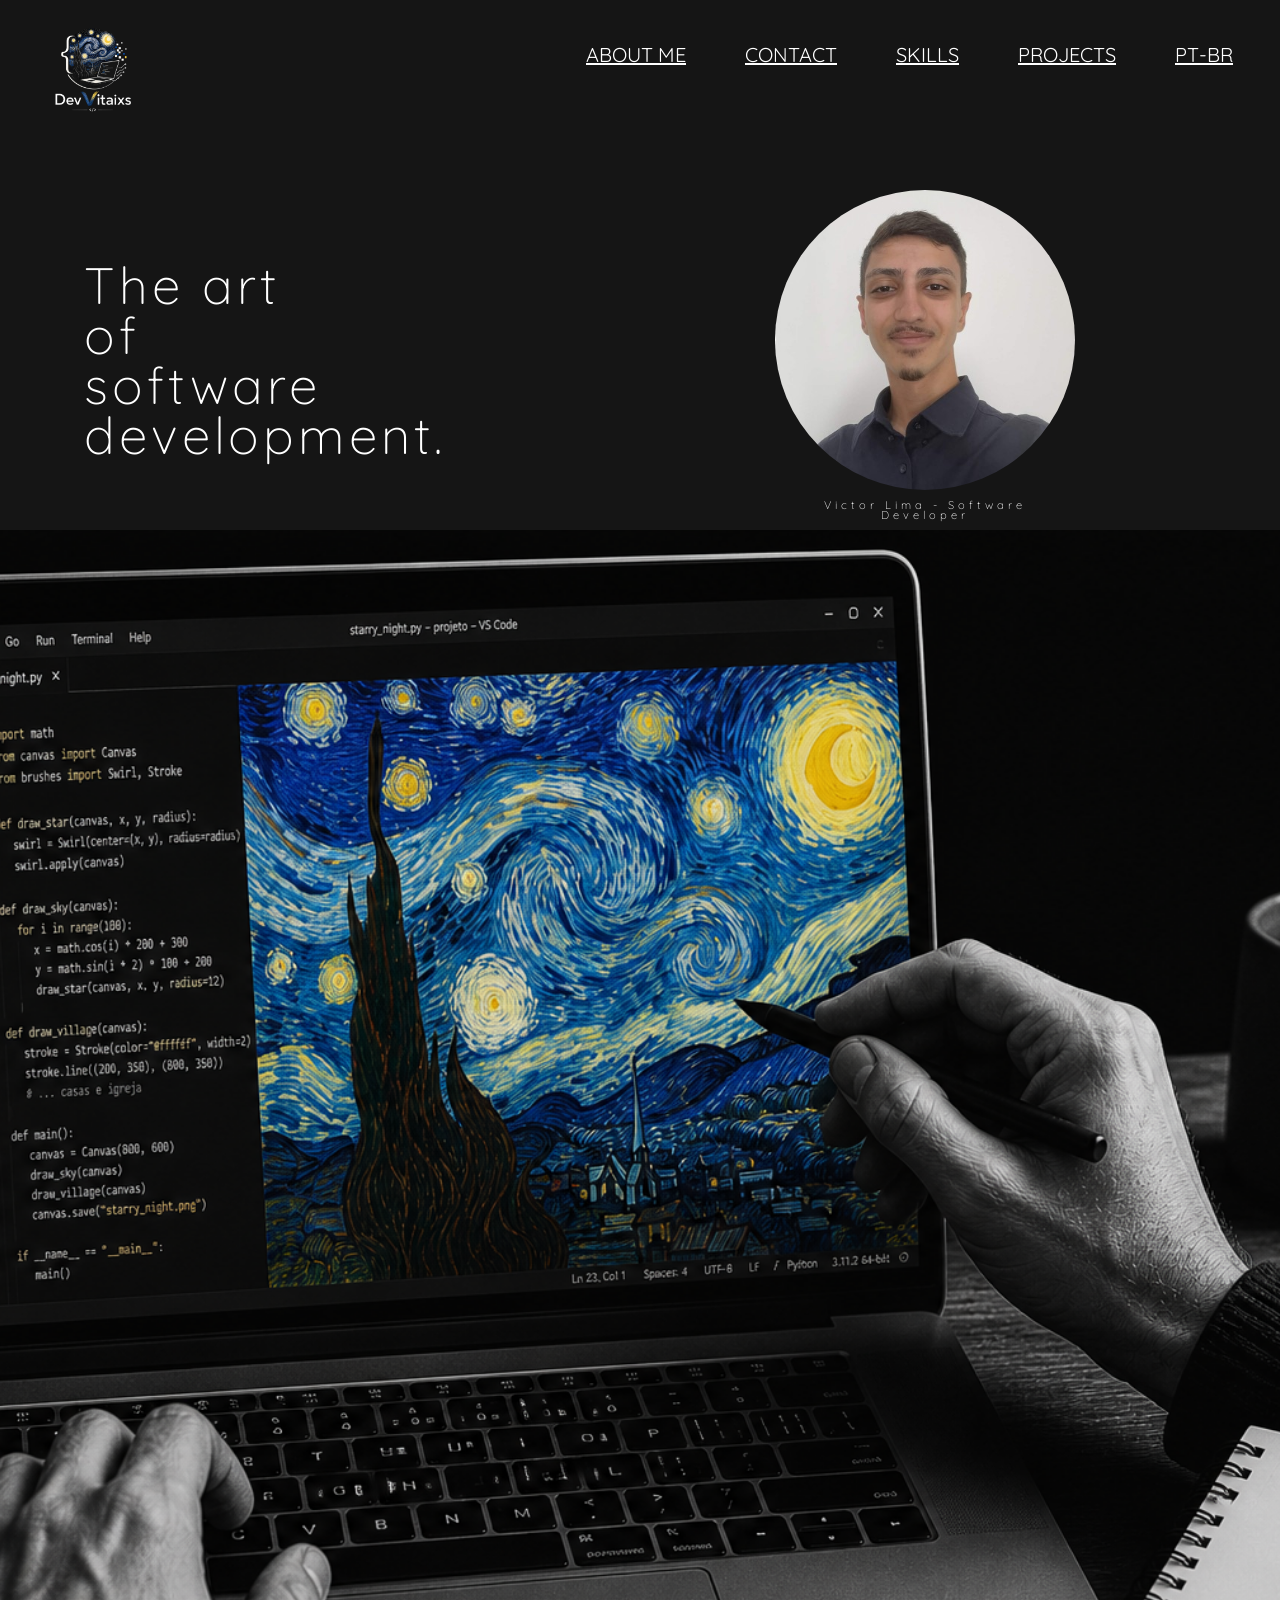
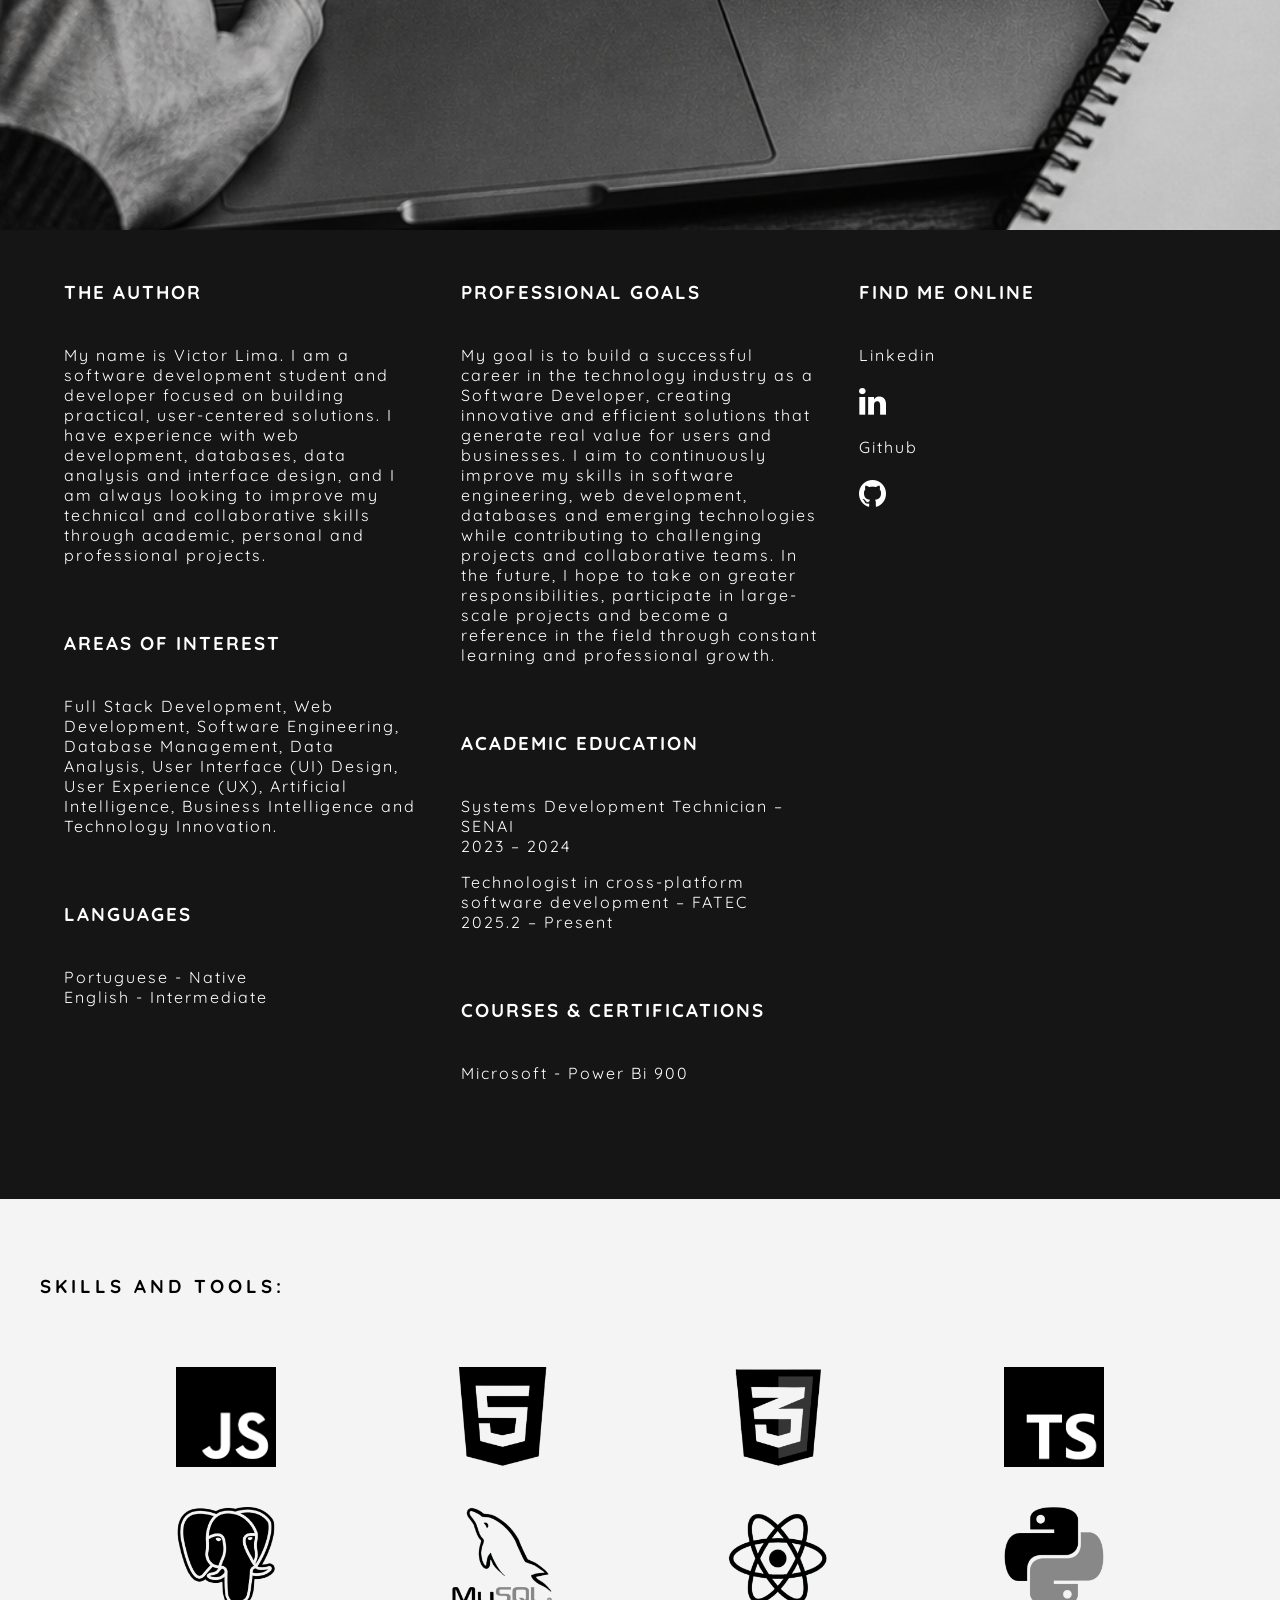
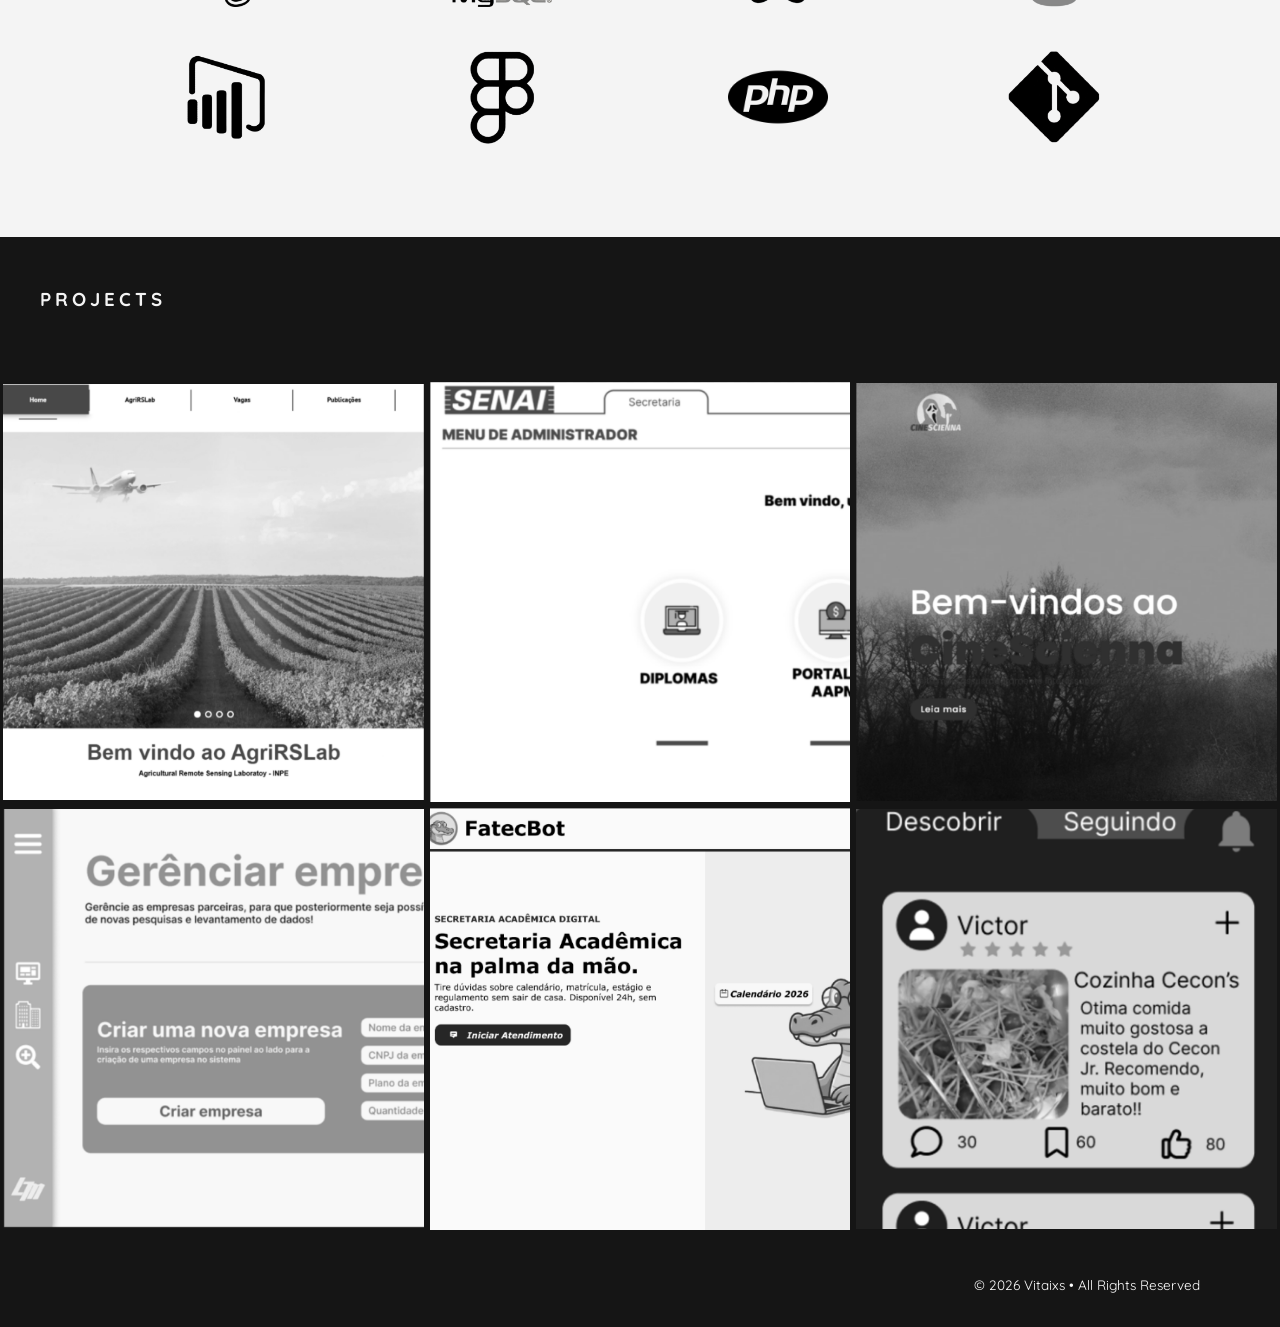
==== commit 30180165: "commit" ====
--- a/docs/index.html
+++ b/docs/index.html
@@ -24,6 +24,7 @@
 <li class="li-0"><a class="a-0" href="#container-5">contact</a></li>
 <li class="li-0"><a class="a-0" href="#container-2">skills</a></li>
 <li class="li-0"><a class="a-0" href="#container-3">projects</a></li>
+<li class="li-0"><a class="a-0" href="pt-br/index.html">PT-BR</a></li>
 </ul>
 </nav>
 </header>
